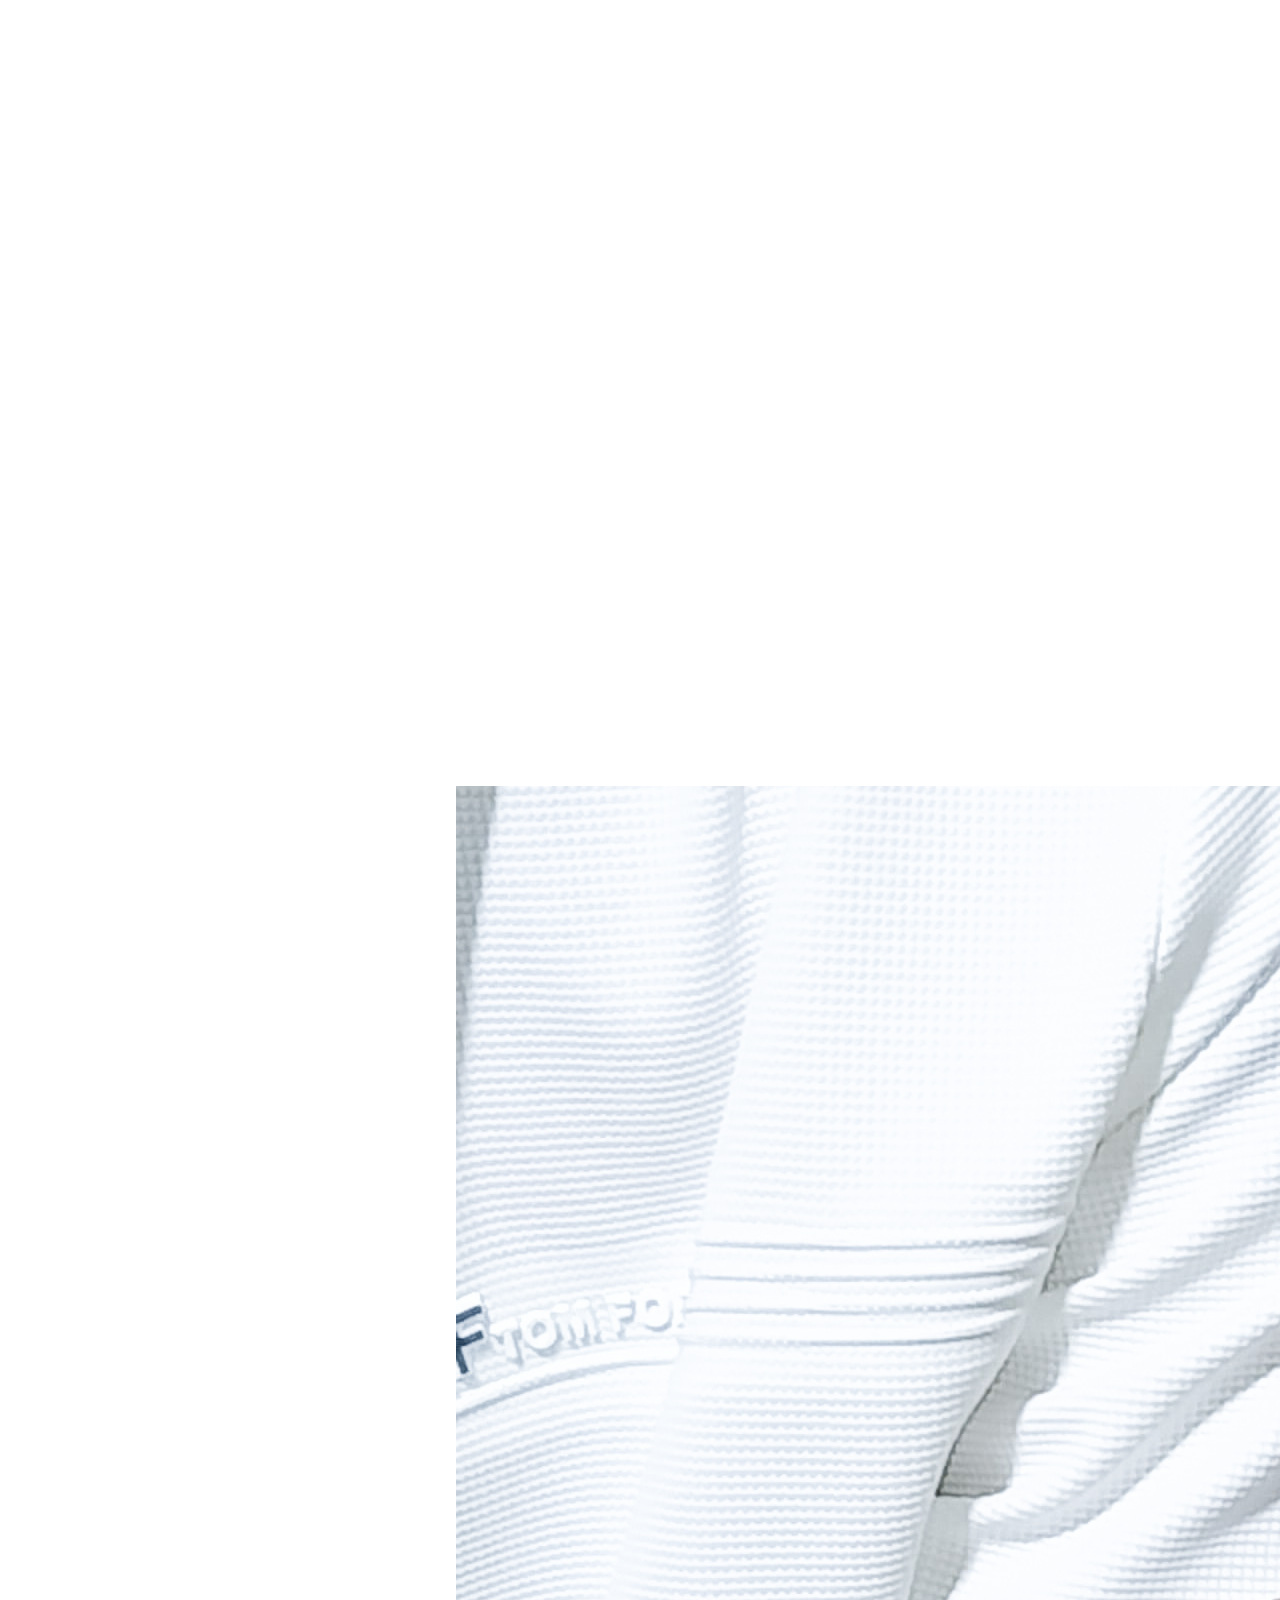
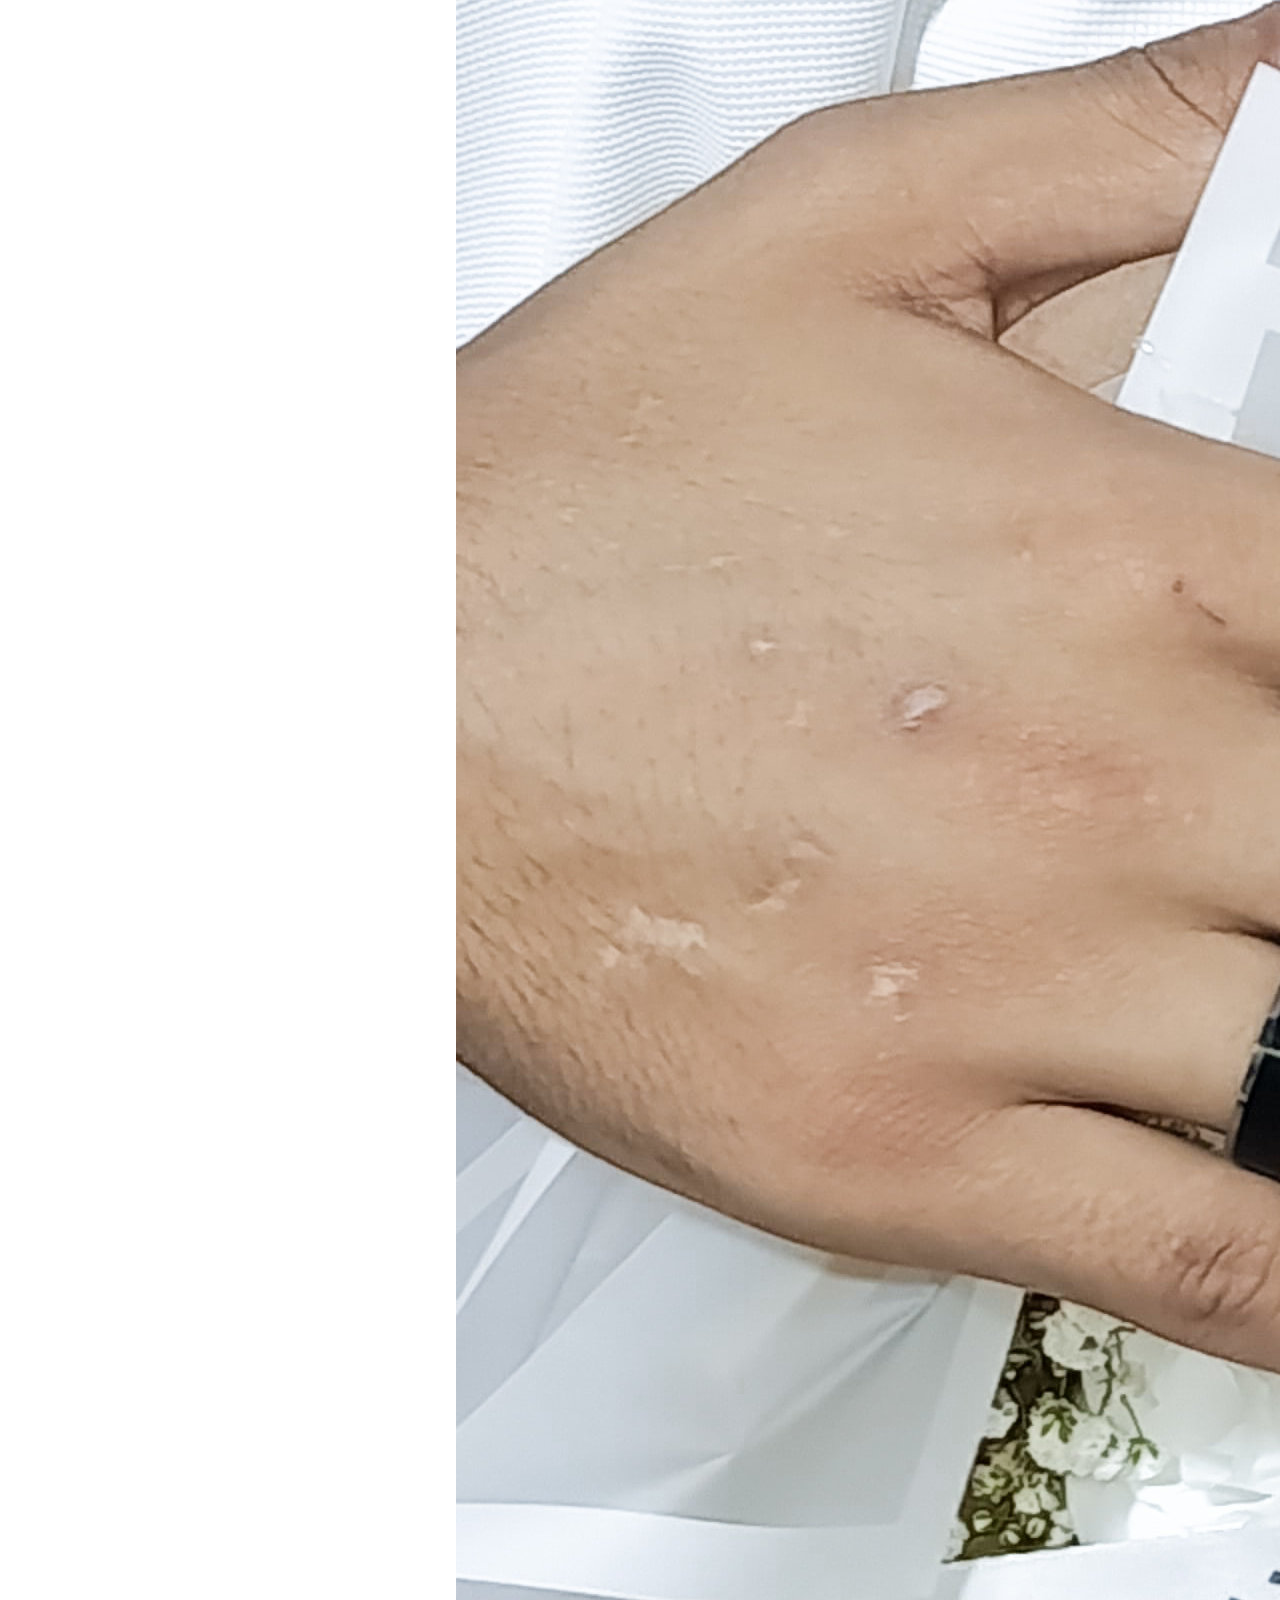
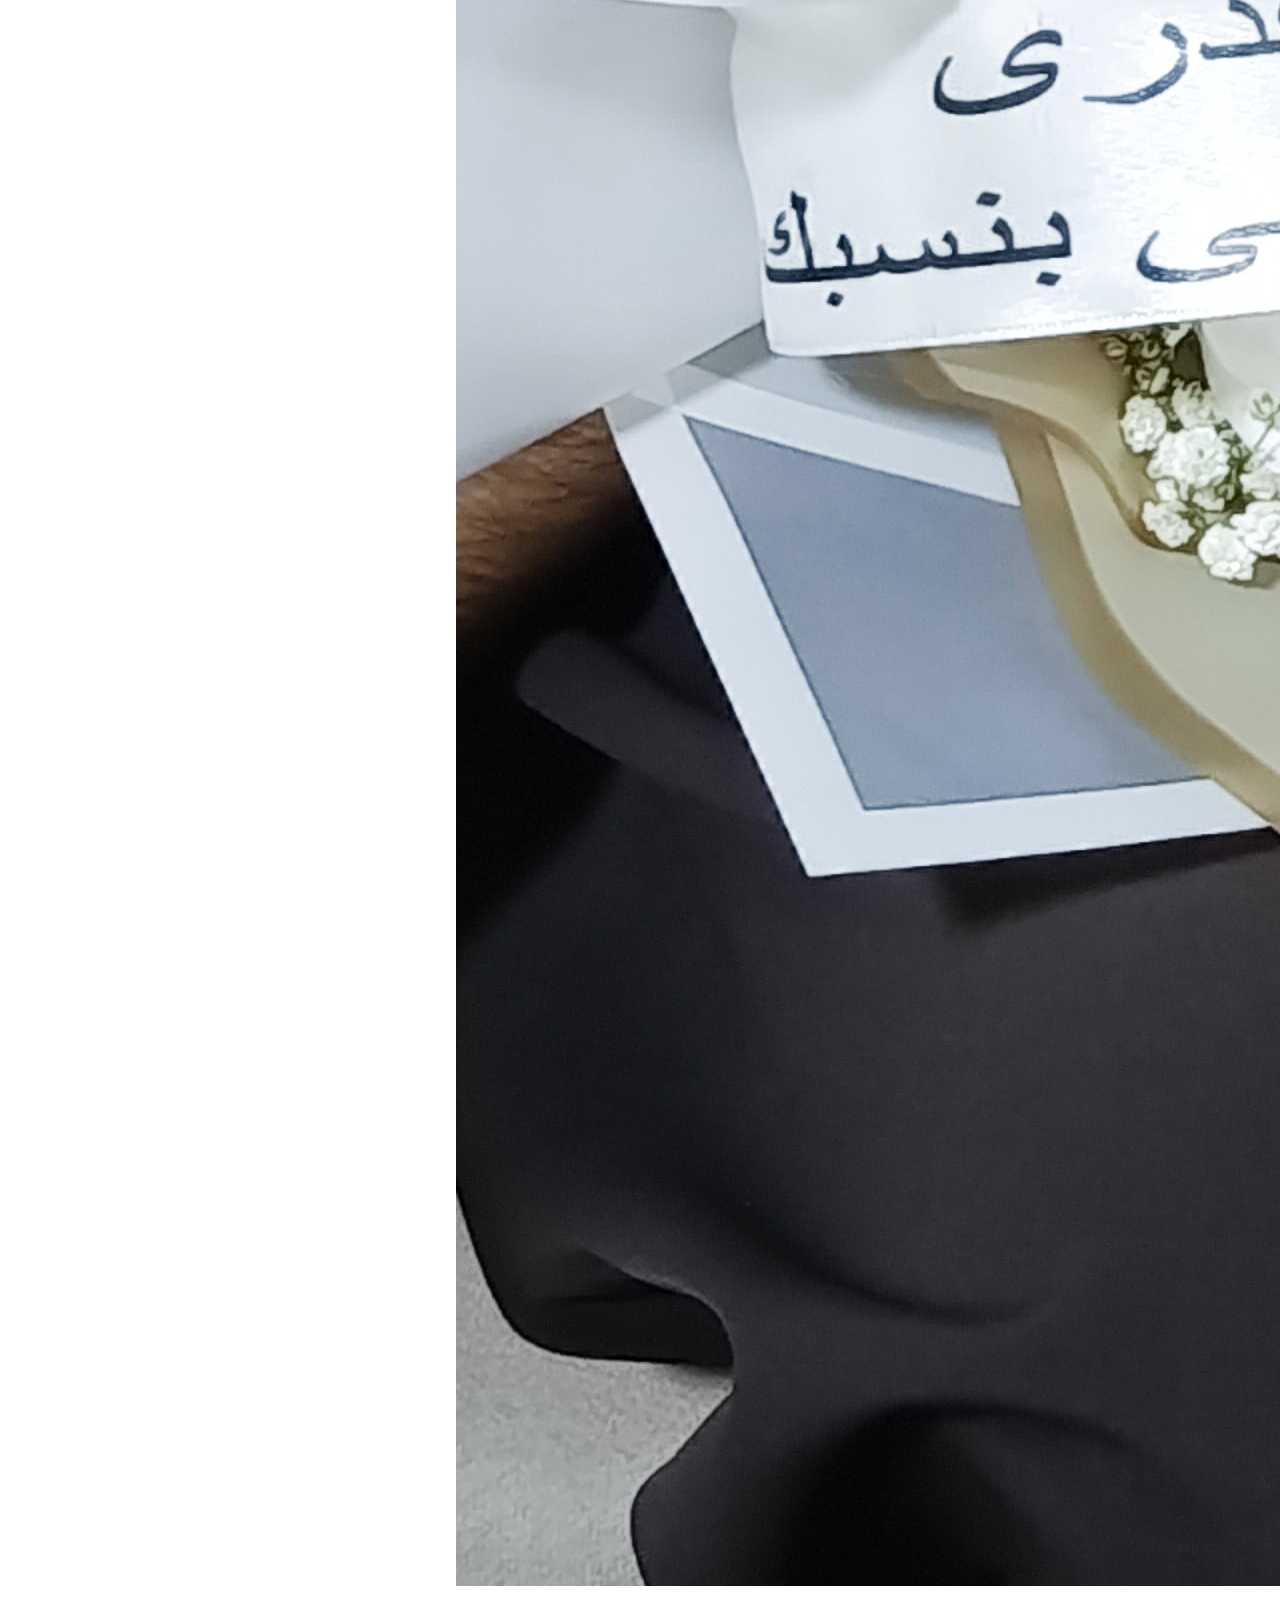
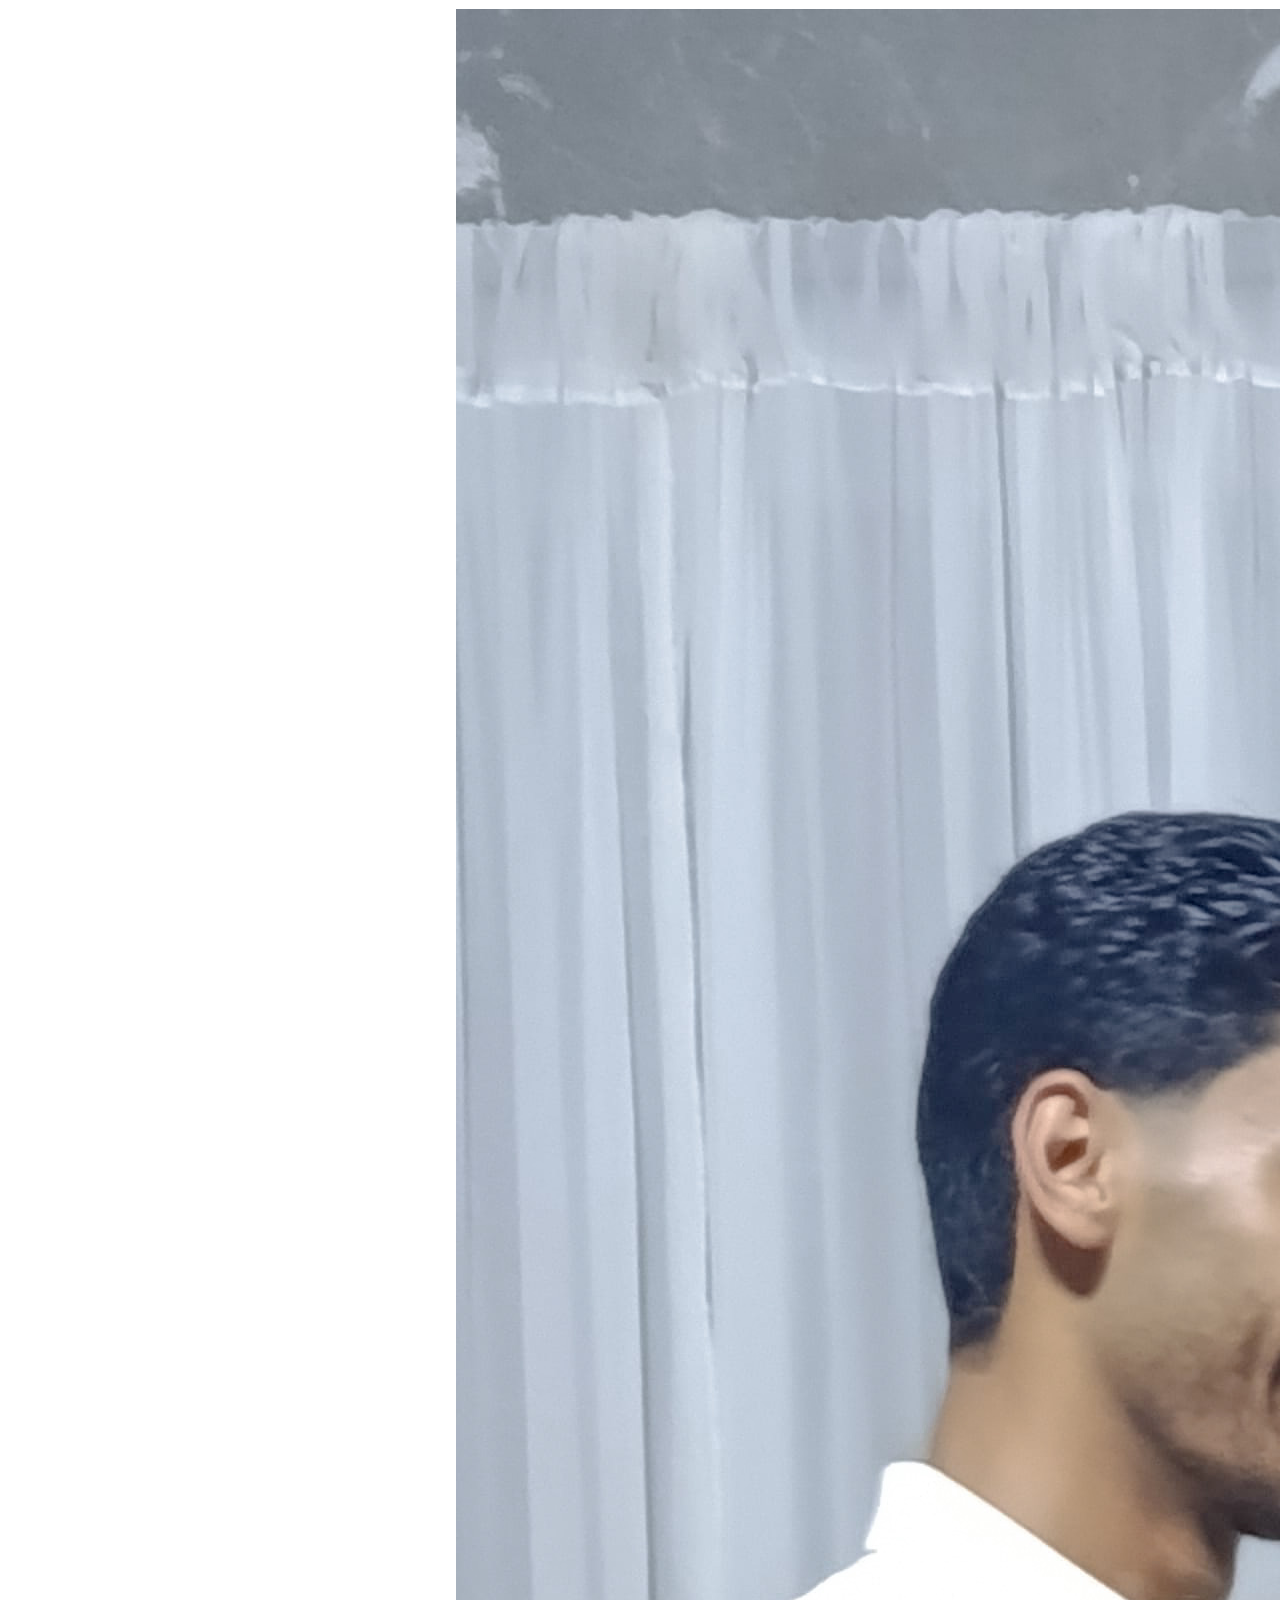
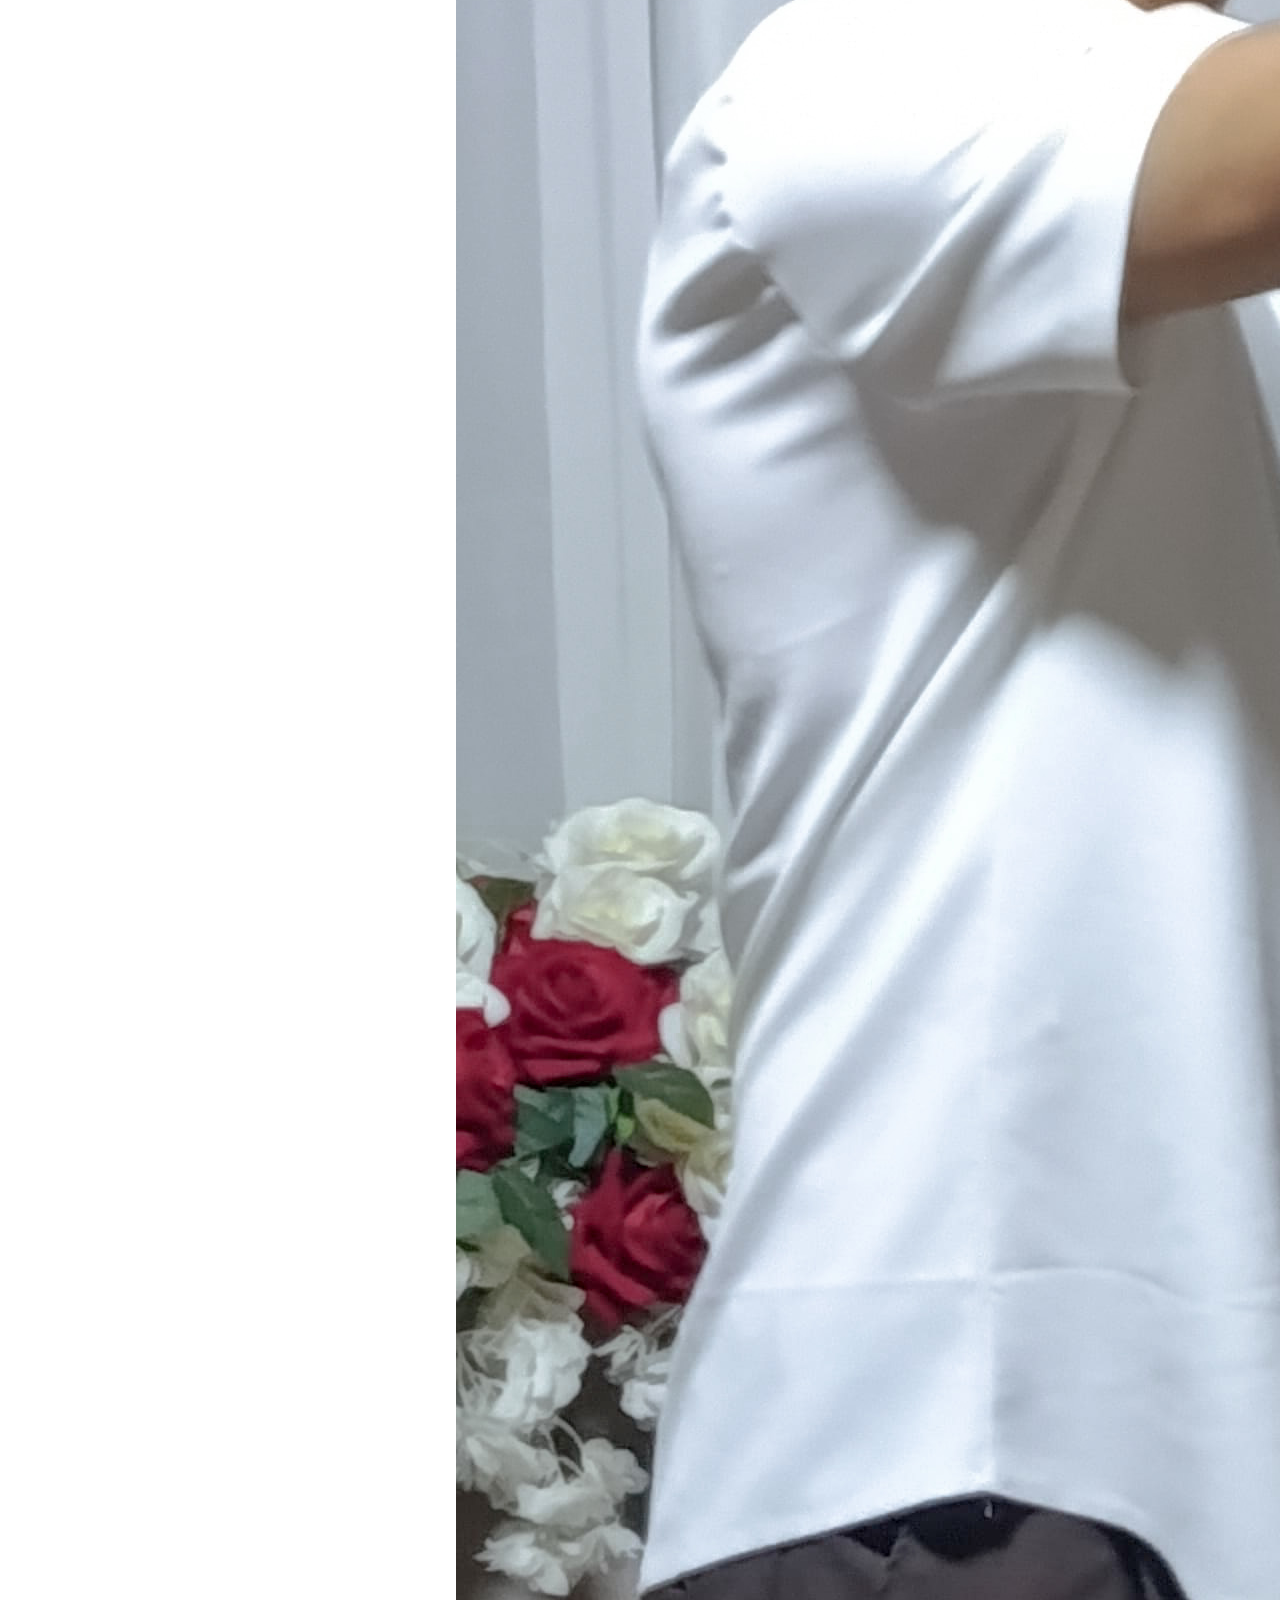
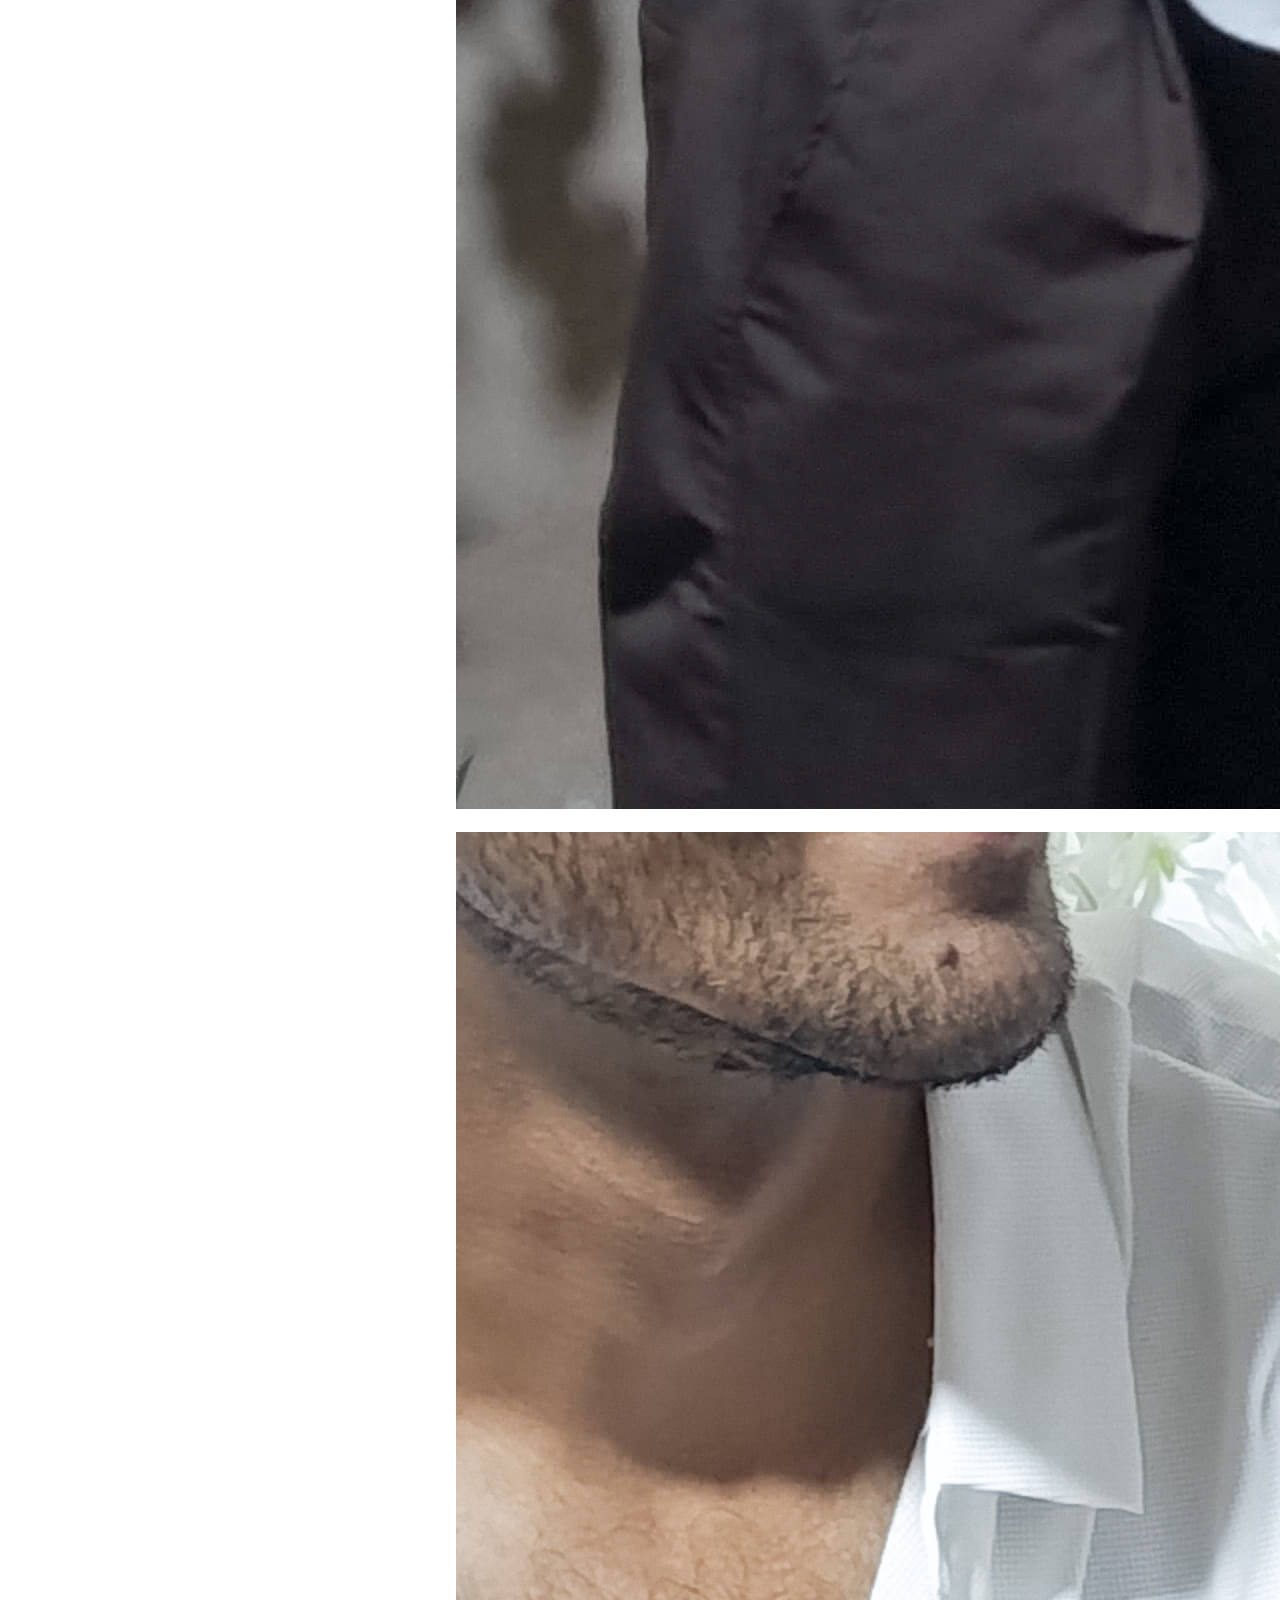
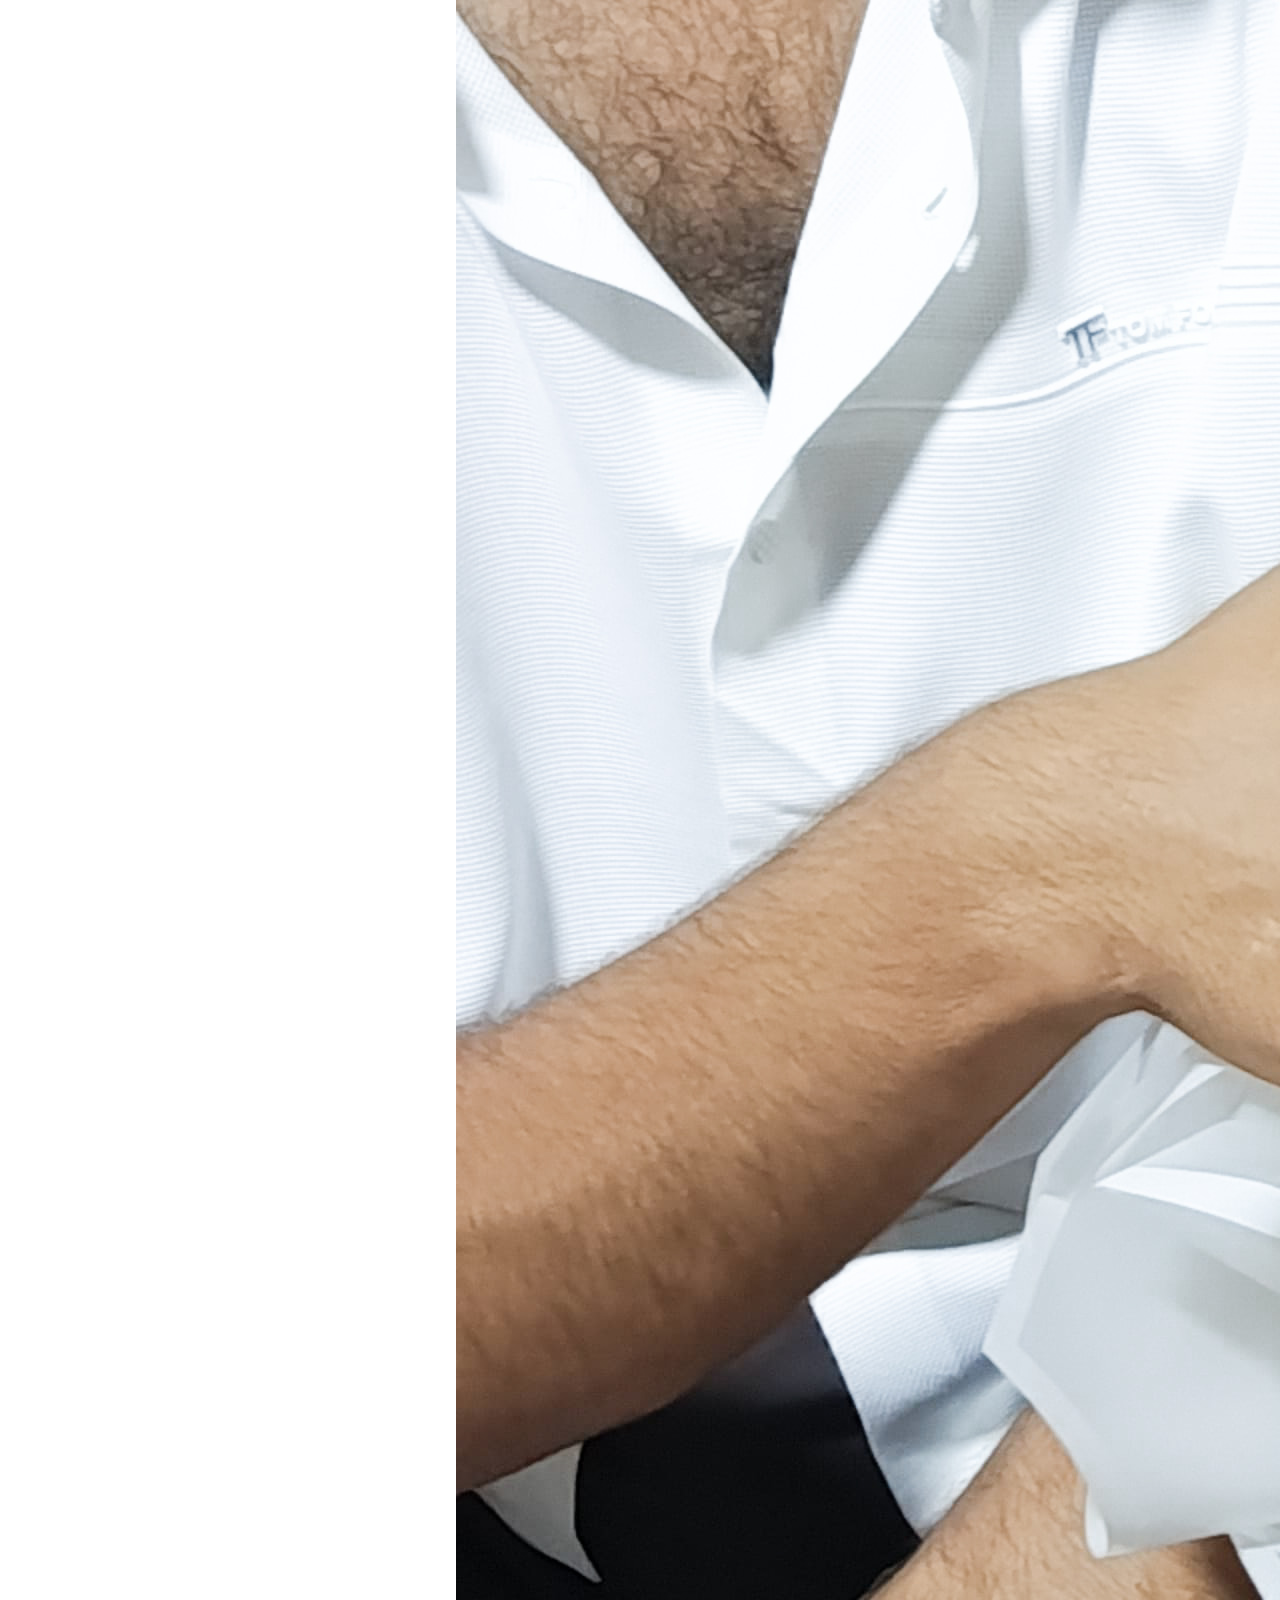
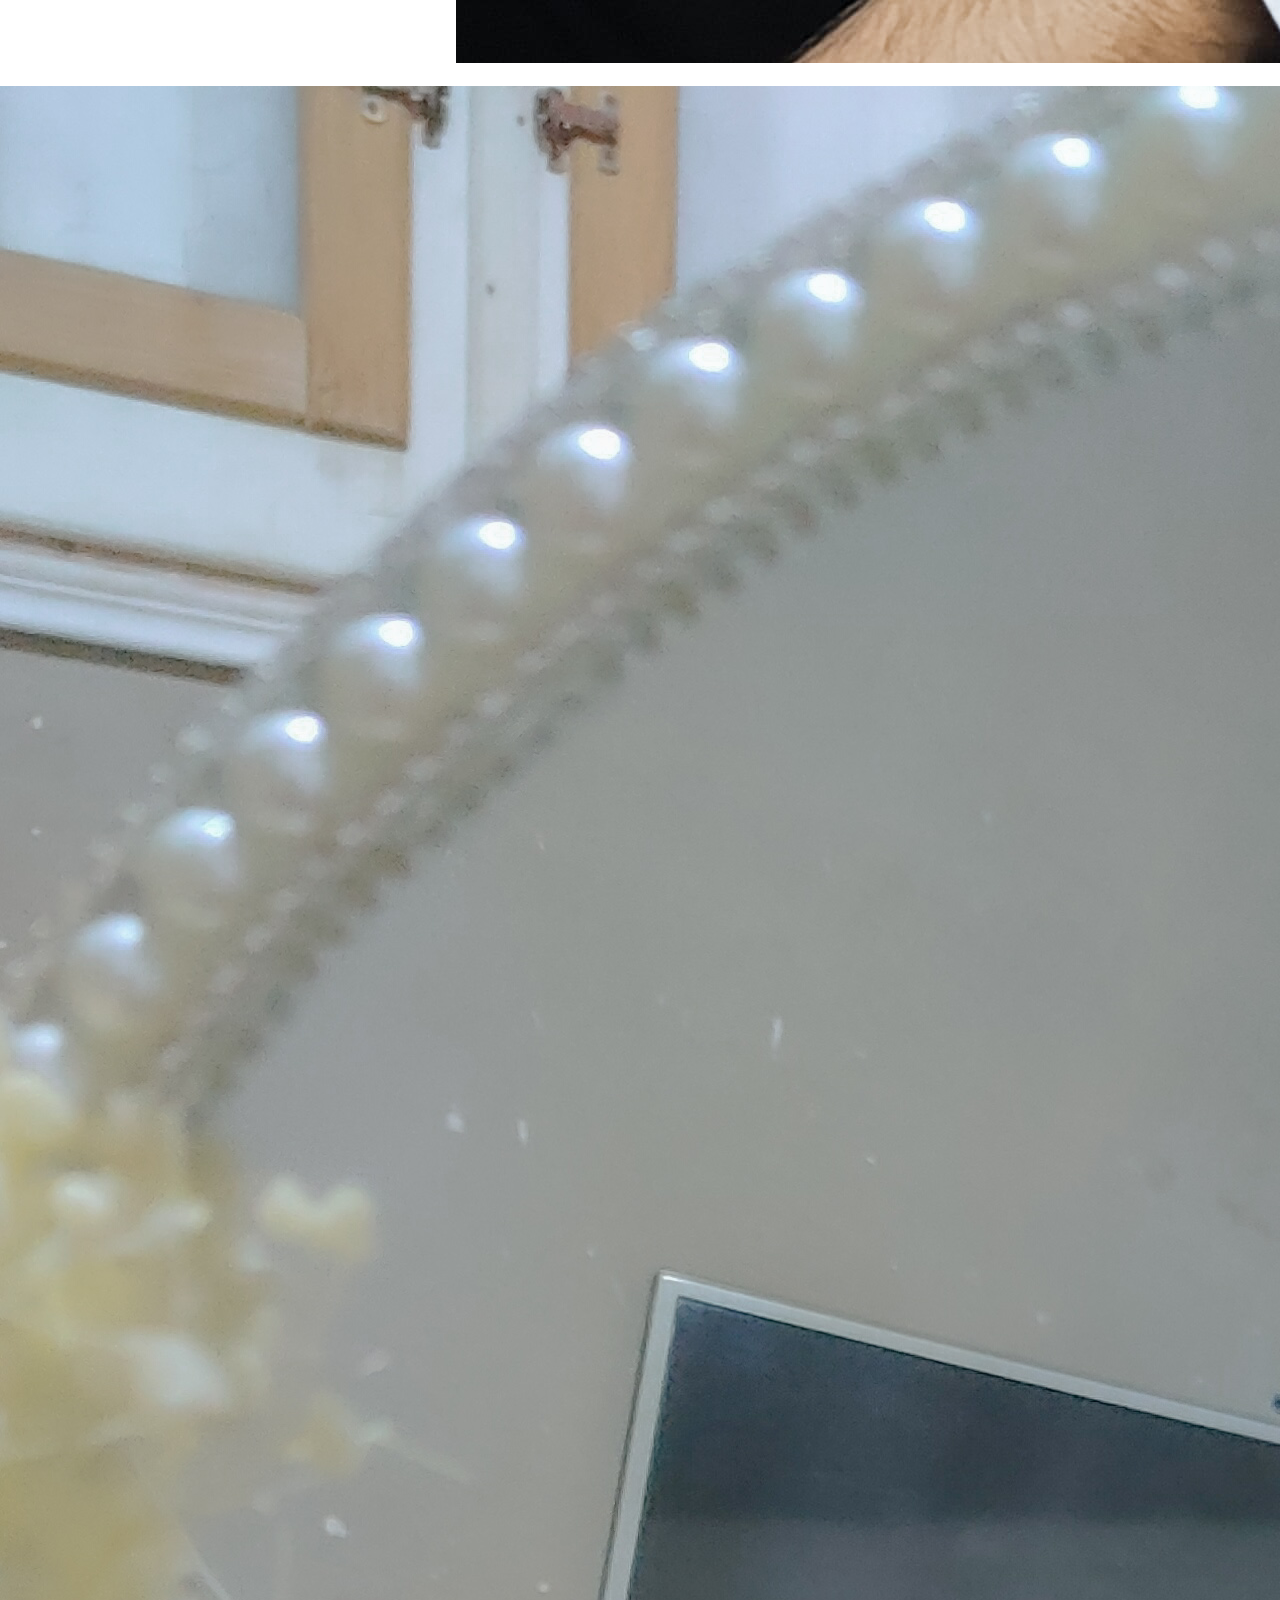
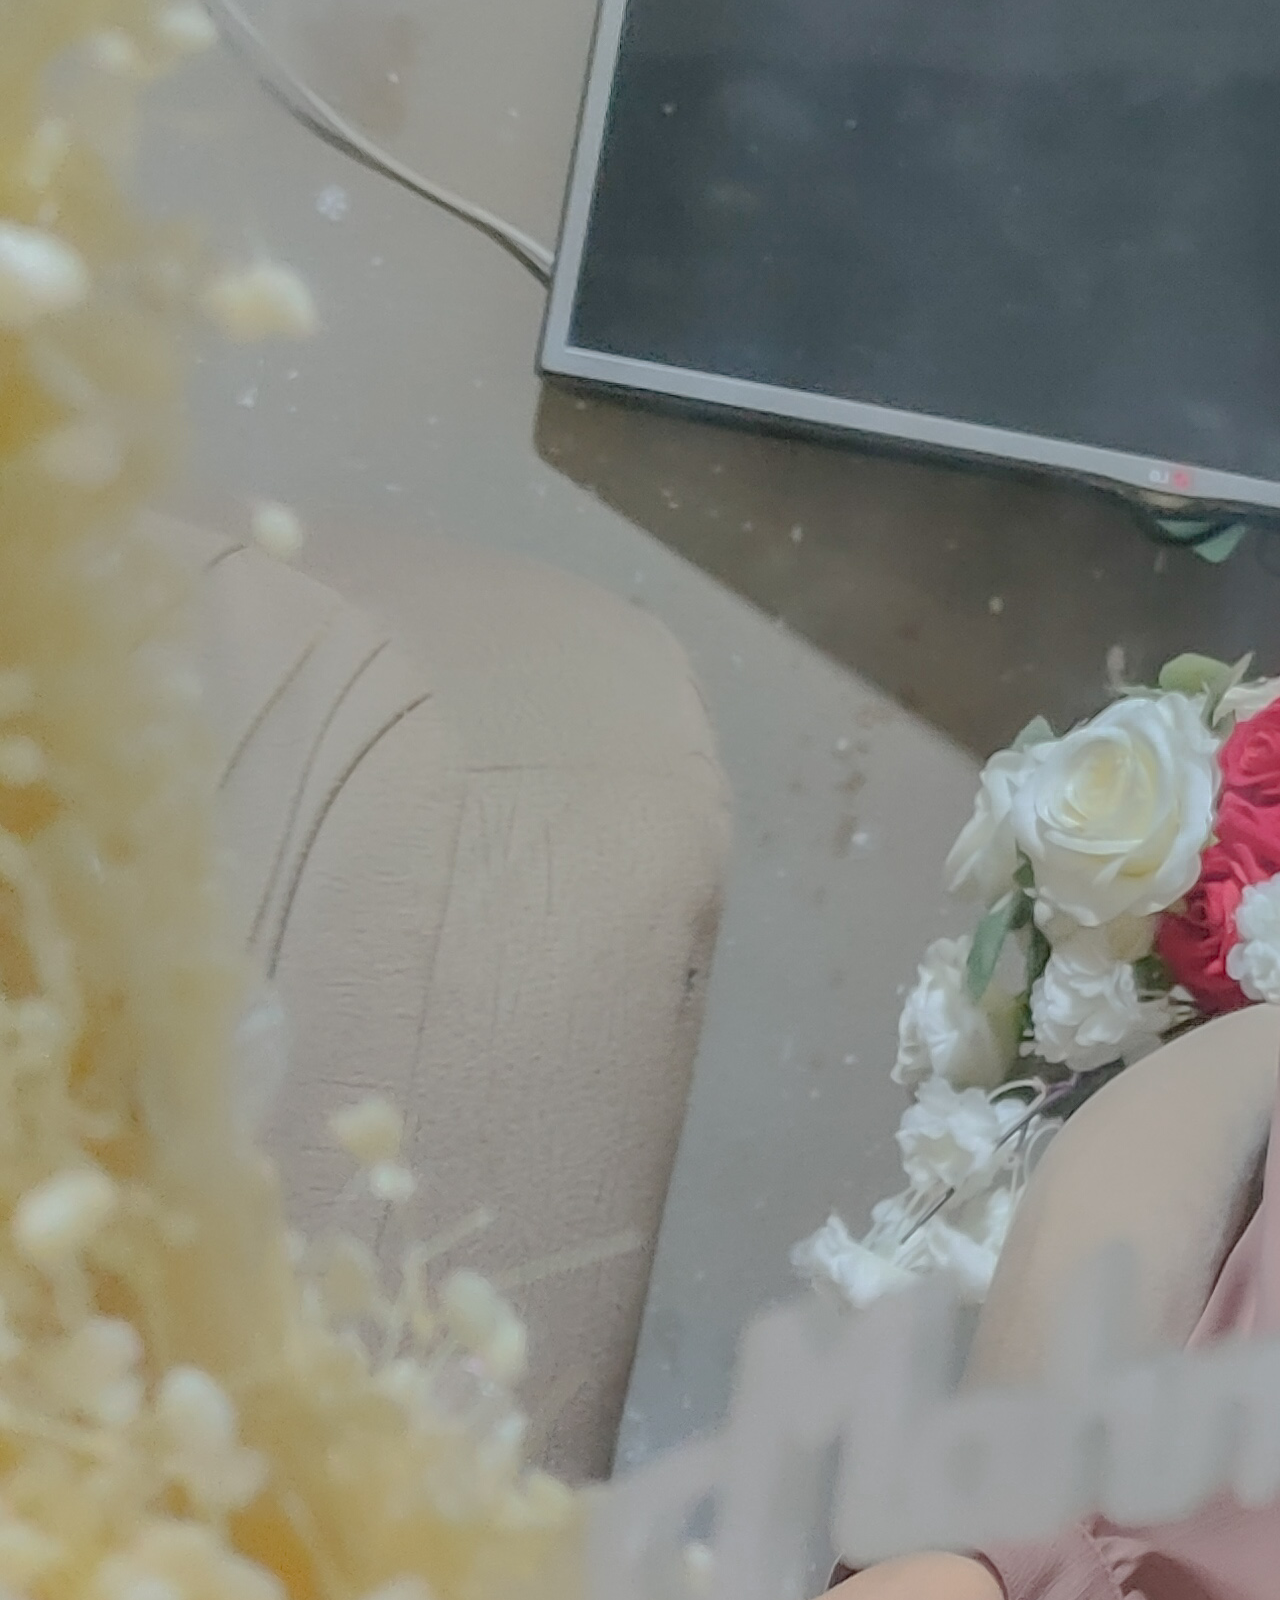
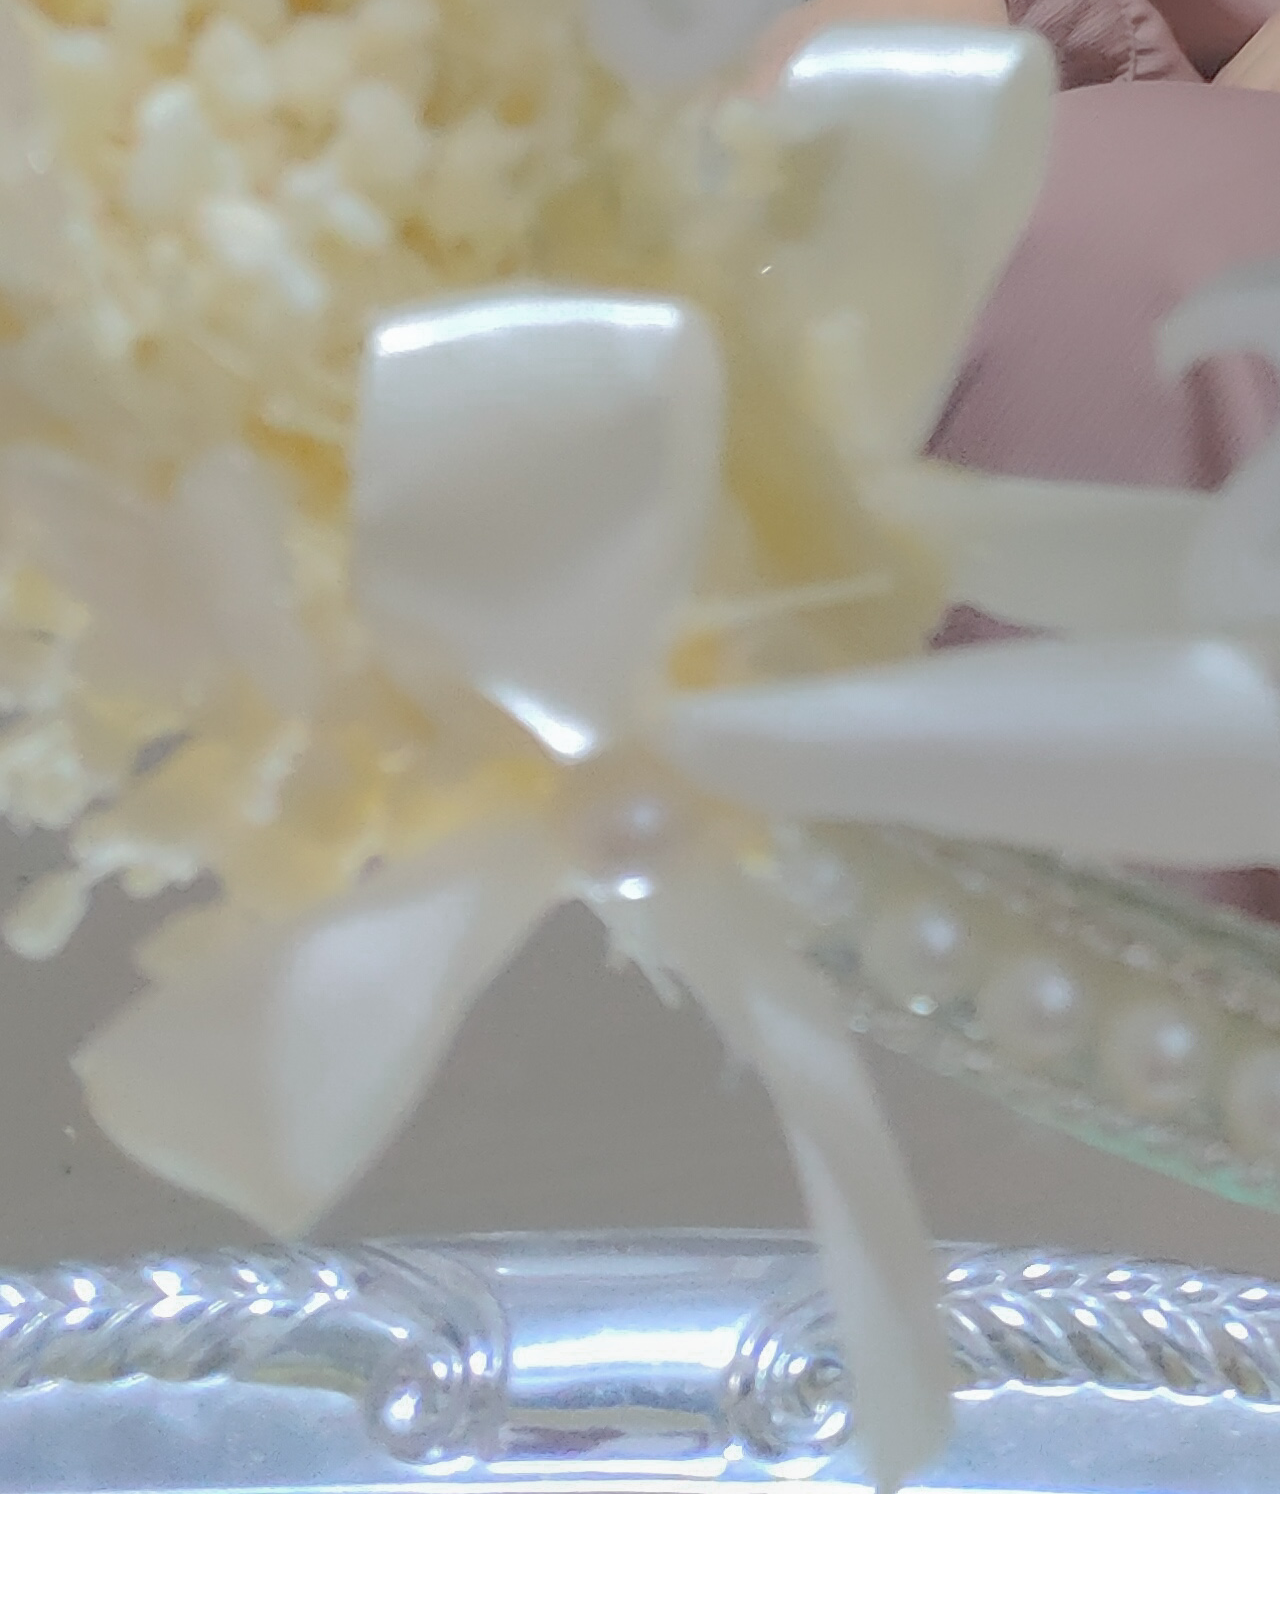
==== index.html @ 255a0ac8 "Update index.html" ====
<!doctype html>
<html lang="ar" dir="rtl">
  <head>
    <meta charset="UTF-8" />
    <meta name="viewport" content="width=device-width, initial-scale=1.0" />
    <title>❤️ سماسيمو ❤️</title>
    <!-- استيراد خطوط جوجل الجميلة والمميزة للغة العربية والإنجليزية الرومانسية -->
    <link rel="preconnect" href="https://fonts.googleapis.com">
    <link rel="preconnect" href="https://fonts.gstatic.com" crossorigin>
    <link href="https://fonts.googleapis.com/css2?family=Cairo:wght@300;400;600;700;900&family=Great+Vibes&family=Amiri:ital,wght@0,400;0,700;1,400&family=Playfair+Display:ital,wght@0,400;0,700;1,400&display=swap" rel="stylesheet">
    
    <link rel="stylesheet" href="style.css">
    <script>
      // إخفاء الصورة البديلة للصور غير المرفوعة بعد والاحتفاظ بتناغم التصميم الإبداعي
      function hidePlaceholder(imgElement) {
        const placeholder = imgElement.previousElementSibling;
        if (placeholder && placeholder.classList.contains('image-placeholder')) {
          placeholder.style.opacity = '0';
          setTimeout(() => {
            placeholder.style.display = 'none';
          }, 500);
        }
      }
    </script>
  </head>
  <body>
    <!-- مشغل الصوت المخفي للأغنية الرومانسية -->
    <audio id="romantic-song" src="song.mp3" loop style="display: none;"></audio>

    <!-- شبكة التدرجات المتحركة بالخلفية -->
    <div class="bg-gradient-mesh"></div>

    <!-- كانفاس المؤثرات الرومانسية المتساقطة -->
    <canvas id="ambient-canvas"></canvas>

    <!-- شاشة تسجيل الدخول الزجاجية الفاخرة -->
    <div class="login-container" id="login-container">
      <div class="glass-card" id="login-card">
        <div class="login-header">
          <h1>سماسيمو <span class="decorative-heart">❤️</span></h1>
          <p>أدخلي كلمة المرور السرية لفتح عالم الحب الخاص بنا ✨</p>
        </div>
        <form id="login-form" onsubmit="handleLogin(event)">
          <div class="input-group">
            <input 
              type="password" 
              id="password-input" 
              placeholder="اكتبِ كلمة المرور هنا..." 
              autocomplete="current-password"
              required
            />
          </div>
          <button type="submit" class="btn-romantic">دخول إلى قلبك 💖</button>
          <div class="error-message" id="error-message">🤭 دي مش كلمة سماسيمو 💖</div>
        </form>
      </div>
    </div>

    <!-- المحتوى الرئيسي الفاخر (يظهر بمؤثرات ناعمة بعد الدخول) -->
    <div class="main-content" id="main-content">
      <div class="romantic-hub">
        
        <!-- عنوان سماسيمو المتوهج -->
        <div class="love-title-container">
          <h1 class="love-title">❤️ سماسيمو ❤️</h1>
          <div class="love-subtitle">Our Love Story is Eternal</div>
        </div>

        <!-- عداد الحب الذي يحسب الأيام والساعات والدقائق والثواني بدقة منذ 23/06/2026 الساعة 11:14 مساءً -->
        <div class="counter-card">
          <div class="counter-card-title">عمر حبنا الجميل 💖</div>
          <div class="counter-grid">
            <div class="counter-item">
              <div class="counter-value" id="days-val">00</div>
              <div class="counter-label">يوم</div>
            </div>
            <div class="counter-item">
              <div class="counter-value" id="hours-val">00</div>
              <div class="counter-label">ساعة</div>
            </div>
            <div class="counter-item">
              <div class="counter-value" id="minutes-val">00</div>
              <div class="counter-label">دقيقة</div>
            </div>
            <div class="counter-item">
              <div class="counter-value" id="seconds-val">00</div>
              <div class="counter-label">ثانية</div>
            </div>
          </div>
        </div>

        <!-- ظرف الرسالة الرومانسي الذي يفتح بلمسة ساحرة -->
        <div class="envelope-wrapper" id="envelope" onclick="openEnvelope()">
          <div class="envelope-container">
            <div class="envelope-flap"></div>
            <div class="wax-seal"></div>
            <div class="envelope-pockets"></div>
            <div class="envelope-bottom"></div>
            <div class="letter-inside">
              <h3>سماسيمو الغالية ❤️</h3>
              <p>اضغطي لفتح الرسالة كاملة وسماع دقات قلبي...</p>
            </div>
          </div>
        </div>

        <!-- زر تشغيل الأغنية الرسمية للحب -->
        <div class="song-btn-container">
          <a href="https://youtu.be/LcOGDtgOuOM?si=R-LknJzmJjgyziPE" target="_blank" rel="noopener noreferrer" class="song-btn">
            <span>🎵 شغلي أغنيتنا ❤️</span>
          </a>
        </div>

        <!-- معرض الصور الفني -->
        <div class="gallery-container">
          <div class="gallery-header">
            <h2>معرض لحظاتنا السعيدة</h2>
          </div>
          <div class="gallery-grid">
            
            <!-- الصورة الأولى -->
            <div class="gallery-item" onclick="openLightbox('IMG-20260627-WA0205.jpg', 'ضحكتك اللي بتنور حياتي ✨')">
              <div class="image-wrapper">
                <div class="image-placeholder">❤️<span>IMG-20260627-WA0205</span></div>
                <img src="IMG-20260627-WA0205.jpg" alt="سماسيمو الحب" onerror="hidePlaceholder(this)" onload="hidePlaceholder(this)">
              </div>
              <div class="gallery-caption">ضحكتك اللي بتنور حياتي ✨</div>
            </div>

            <!-- الصورة الثانية -->
            <div class="gallery-item" onclick="openLightbox('IMG-20260627-WA0214.jpg', 'تفاصيلك الجميلة اللي بحبها 🌸')">
              <div class="image-wrapper">
                <div class="image-placeholder">❤️<span>IMG-20260627-WA0214</span></div>
                <img src="IMG-20260627-WA0214.jpg" alt="تفاصيل سماسيمو" onerror="hidePlaceholder(this)" onload="hidePlaceholder(this)">
              </div>
              <div class="gallery-caption">تفاصيلك الجميلة اللي بحبها 🌸</div>
            </div>

            <!-- الصورة الثالثة -->
            <div class="gallery-item" onclick="openLightbox('IMG-20260627-WA0233.jpg', 'معاكي كل ثانية ليها طعم تاني 💞')">
              <div class="image-wrapper">
                <div class="image-placeholder">❤️<span>IMG-20260627-WA0233</span></div>
                <img src="IMG-20260627-WA0233.jpg" alt="لحظات مع سماسيمو" onerror="hidePlaceholder(this)" onload="hidePlaceholder(this)">
              </div>
              <div class="gallery-caption">معاكي كل ثانية ليها طعم تاني 💞</div>
            </div>

            <!-- الصورة الرابعة -->
            <div class="gallery-item" onclick="openLightbox('IMG20260626231616.jpg', 'اليوم ده هيفضل محفور في قلبي 📅')">
              <div class="image-wrapper">
                <div class="image-placeholder">❤️<span>IMG20260626231616</span></div>
                <img src="IMG20260626231616.jpg" alt="توثيق اللحظة" onerror="hidePlaceholder(this)" onload="hidePlaceholder(this)">
              </div>
              <div class="gallery-caption">اليوم ده هيفضل محفور في قلبي 📅</div>
            </div>

            <!-- الصورة الخامسة -->
            <div class="gallery-item" onclick="openLightbox('IMG_20260626_233444_690.jpg', 'نظرة عيونك اللي بتنسيني الدنيا 👀❤️')">
              <div class="image-wrapper">
                <div class="image-placeholder">❤️<span>IMG_20260626_233444_690</span></div>
                <img src="IMG_20260626_233444_690.jpg" alt="نظرة العيون" onerror="hidePlaceholder(this)" onload="hidePlaceholder(this)">
              </div>
              <div class="gallery-caption">نظرة عيونك اللي بتنسيني الدنيا 👀❤️</div>
            </div>

            <!-- الصورة السادسة -->
            <div class="gallery-item" onclick="openLightbox('IMG_2931.jpg', 'روحي وقلبي وكل دنيتي 🌹')">
              <div class="image-wrapper">
                <div class="image-placeholder">❤️<span>IMG_2931</span></div>
                <img src="IMG_2931.jpg" alt="روحي وقلبي" onerror="hidePlaceholder(this)" onload="hidePlaceholder(this)">
              </div>
              <div class="gallery-caption">روحي وقلبي وكل دنيتي 🌹</div>
            </div>

          </div>
        </div>

        <!-- تذييل رقيق للموقع مع زر التحميل السحابي المريح للـ ZIP -->
        <div class="download-zip-btn-container">
          <a href="project.zip" download="smasemo-love-project.zip" class="download-zip-btn">
            <span>📦 تحميل كود الموقع كاملاً (ZIP) للرفع على GitHub Pages</span>
          </a>
        </div>
        <footer class="romantic-footer">
          <p>صنع بكل حب من أجل سماسيمو ❤️ جميع الأوقات تنبض بذكرى لقائنا.</p>
        </footer>

      </div>
    </div>

    <!-- نافذة قراءة الرسالة الشاملة -->
    <div class="letter-modal" id="letter-modal">
      <div class="letter-card">
        <button class="letter-close" onclick="closeLetter()">&times;</button>
        <div class="letter-text-body" id="letter-text-body"></div>
      </div>
    </div>

    <!-- نافذة تكبير الصور الاحترافية (Lightbox) -->
    <div class="lightbox-modal" id="lightbox-modal">
      <div class="lightbox-wrapper">
        <button class="lightbox-close" onclick="closeLightbox()">&times;</button>
        <img class="lightbox-image" id="lightbox-image" src="" alt="تكبير الصورة">
        <div class="lightbox-caption" id="lightbox-caption"></div>
      </div>
    </div>

    <!-- سكريبت الجافاسكريبت التفاعلي الرومانسي الكامل والجاهز للتشغيل المباشر -->
    <script src="script.js" defer></script>
  </body>
  </html>
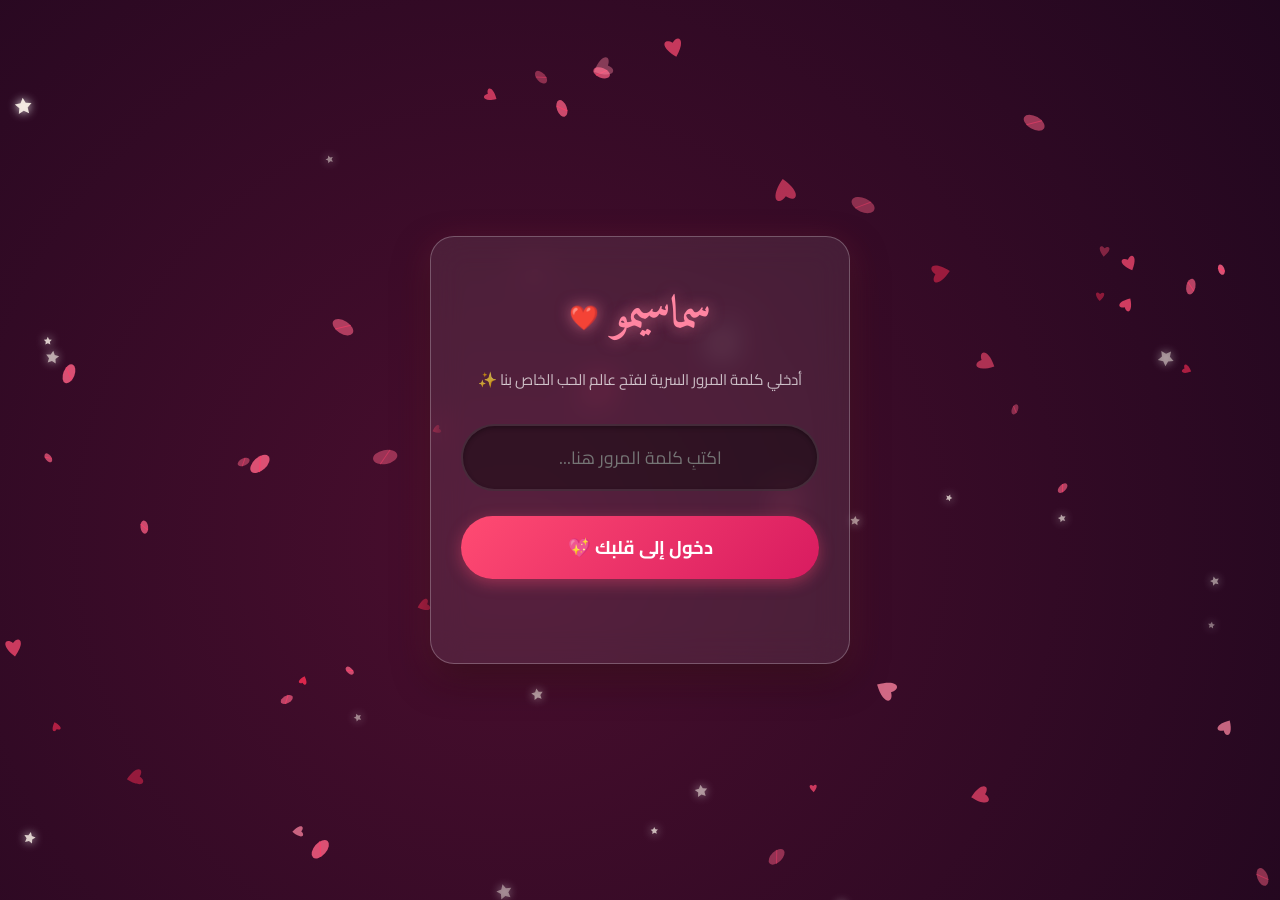
==== commit 469d5828: "Update index.html" ====
--- a/index.html
+++ b/index.html
@@ -123,7 +123,7 @@
                 <div class="image-placeholder">❤️<span>IMG-20260627-WA0205</span></div>
                 <img src="IMG-20260627-WA0205.jpg" alt="سماسيمو الحب" onerror="hidePlaceholder(this)" onload="hidePlaceholder(this)">
               </div>
-              <div class="gallery-caption">ضحكتك اللي بتنور حياتي ✨</div>
+              <div class="gallery-caption">شايفه ايدك منوره ازاي ✨</div>
             </div>
 
             <!-- الصورة الثانية -->
@@ -132,7 +132,7 @@
                 <div class="image-placeholder">❤️<span>IMG-20260627-WA0214</span></div>
                 <img src="IMG-20260627-WA0214.jpg" alt="تفاصيل سماسيمو" onerror="hidePlaceholder(this)" onload="hidePlaceholder(this)">
               </div>
-              <div class="gallery-caption">تفاصيلك الجميلة اللي بحبها 🌸</div>
+              <div class="gallery-caption">سماسيمو الجميلة اللي بحبها 🌸</div>
             </div>
 
             <!-- الصورة الثالثة -->
--- a/style.css
+++ b/style.css
@@ -0,0 +1,918 @@
+/* تهيئة عامة للموقع وتثبيت الألوان الفريدة */
+:root {
+  --pink-primary: #ff4b72;
+  --pink-soft: #ff85a1;
+  --pink-dark: #d81b60;
+  --glass-bg: rgba(255, 255, 255, 0.12);
+  --glass-border: rgba(255, 255, 255, 0.25);
+  --text-white: #ffffff;
+  --shadow-glow: 0 8px 32px 0 rgba(255, 75, 114, 0.25);
+}
+
+* {
+  box-sizing: border-box;
+  margin: 0;
+  padding: 0;
+  font-family: 'Cairo', sans-serif;
+  -webkit-tap-highlight-color: transparent;
+}
+
+body {
+  background: #0f0511; /* خلفية داكنة غنية تبرز توهج اللون الوردي والبنفسجي */
+  overflow-x: hidden;
+  color: var(--text-white);
+  min-height: 100vh;
+  position: relative;
+}
+
+/* خلفية متحركة متغيرة الألوان بنعومة فائقة */
+.bg-gradient-mesh {
+  position: fixed;
+  top: 0;
+  left: 0;
+  width: 100%;
+  height: 100%;
+  z-index: -2;
+  background: radial-gradient(circle at 20% 30%, #4a0e2e 0%, #15051a 50%, #08010d 100%);
+  background-size: 200% 200%;
+  animation: gradientAnimation 15s ease infinite;
+}
+
+@keyframes gradientAnimation {
+  0% { background-position: 0% 50%; }
+  50% { background-position: 100% 50%; }
+  100% { background-position: 0% 50%; }
+}
+
+/* كانفاس المؤثرات المتساقطة (قلوب، ورود، نجوم) لتجربة بصرية فائقة الدقة */
+#ambient-canvas {
+  position: fixed;
+  top: 0;
+  left: 0;
+  width: 100%;
+  height: 100%;
+  z-index: -1;
+  pointer-events: none;
+}
+
+/* نافذة تسجيل الدخول */
+.login-container {
+  display: flex;
+  justify-content: center;
+  align-items: center;
+  min-height: 100vh;
+  width: 100%;
+  padding: 20px;
+  position: absolute;
+  top: 0;
+  left: 0;
+  z-index: 100;
+  transition: opacity 1s cubic-bezier(0.4, 0, 0.2, 1), transform 1s cubic-bezier(0.4, 0, 0.2, 1);
+}
+
+/* بطاقة الزجاج المضيئة (Glassmorphism) */
+.glass-card {
+  background: rgba(255, 255, 255, 0.08);
+  backdrop-filter: blur(16px);
+  -webkit-backdrop-filter: blur(16px);
+  border: 1px solid var(--glass-border);
+  border-radius: 24px;
+  padding: 40px 30px;
+  width: 100%;
+  max-width: 420px;
+  text-align: center;
+  box-shadow: 0 15px 35px rgba(0, 0, 0, 0.5), var(--shadow-glow);
+  transform: translateY(0);
+  transition: transform 0.4s ease, box-shadow 0.4s ease;
+}
+
+.glass-card:hover {
+  border-color: rgba(255, 75, 114, 0.5);
+  box-shadow: 0 20px 40px rgba(0, 0, 0, 0.6), 0 8px 40px rgba(255, 75, 114, 0.4);
+}
+
+/* عنوان صفحة تسجيل الدخول */
+.login-header h1 {
+  font-family: 'Amiri', serif;
+  font-size: 2.8rem;
+  color: var(--pink-soft);
+  margin-bottom: 10px;
+  text-shadow: 0 0 15px rgba(255, 133, 161, 0.6);
+  animation: pulseHeart 2s infinite ease-in-out;
+}
+
+.login-header p {
+  font-size: 0.95rem;
+  color: rgba(255, 255, 255, 0.7);
+  margin-bottom: 30px;
+}
+
+/* شكل الإدخال الأنيق مع التوهج */
+.input-group {
+  position: relative;
+  margin-bottom: 25px;
+}
+
+.input-group input {
+  width: 100%;
+  padding: 15px 20px;
+  background: rgba(0, 0, 0, 0.4);
+  border: 2px solid rgba(255, 255, 255, 0.1);
+  border-radius: 50px;
+  outline: none;
+  color: #fff;
+  font-size: 1.1rem;
+  text-align: center;
+  transition: all 0.3s ease;
+  box-shadow: inset 0 2px 5px rgba(0,0,0,0.3);
+}
+
+.input-group input:focus {
+  border-color: var(--pink-primary);
+  box-shadow: 0 0 15px rgba(255, 75, 114, 0.4), inset 0 2px 5px rgba(0,0,0,0.3);
+  background: rgba(0, 0, 0, 0.5);
+}
+
+/* الأزرار الوردية الفاتنة */
+.btn-romantic {
+  display: inline-block;
+  width: 100%;
+  padding: 14px 28px;
+  background: linear-gradient(135deg, var(--pink-primary) 0%, var(--pink-dark) 100%);
+  color: #fff;
+  border: none;
+  border-radius: 50px;
+  font-size: 1.15rem;
+  font-weight: 700;
+  cursor: pointer;
+  transition: all 0.4s ease;
+  box-shadow: 0 4px 15px rgba(255, 75, 114, 0.4);
+  position: relative;
+  overflow: hidden;
+}
+
+.btn-romantic::before {
+  content: '';
+  position: absolute;
+  top: 0;
+  left: -100%;
+  width: 100%;
+  height: 100%;
+  background: linear-gradient(90deg, transparent, rgba(255, 255, 255, 0.3), transparent);
+  transition: 0.5s;
+}
+
+.btn-romantic:hover::before {
+  left: 100%;
+}
+
+.btn-romantic:hover {
+  transform: translateY(-3px);
+  box-shadow: 0 6px 20px rgba(255, 75, 114, 0.6);
+}
+
+.btn-romantic:active {
+  transform: translateY(1px);
+}
+
+/* رسالة الخطأ الأنيقة المرفقة بالاهتزاز */
+.error-message {
+  color: #ff4b72;
+  font-size: 0.95rem;
+  font-weight: 600;
+  margin-top: 15px;
+  opacity: 0;
+  transition: opacity 0.3s ease;
+  text-shadow: 0 0 8px rgba(255, 75, 114, 0.3);
+}
+
+.error-shake {
+  animation: shakeAnimation 0.5s ease-in-out;
+}
+
+@keyframes shakeAnimation {
+  0%, 100% { transform: translateX(0); }
+  10%, 30%, 50%, 70%, 90% { transform: translateX(-8px); }
+  20%, 40%, 60%, 80% { transform: translateX(8px); }
+}
+
+/* محتويات الموقع الرئيسي (مخفي قبل تسجيل الدخول) */
+.main-content {
+  display: none;
+  opacity: 0;
+  width: 100%;
+  min-height: 100vh;
+  padding: 40px 20px;
+  transition: opacity 1.5s ease, transform 1.5s ease;
+  transform: scale(0.95);
+  z-index: 10;
+  position: relative;
+}
+
+.main-content.active {
+  display: block;
+  opacity: 1;
+  transform: scale(1);
+}
+
+/* تنظيم الصفحة في كارت مركزي فخم وعريض */
+.romantic-hub {
+  max-width: 900px;
+  margin: 0 auto;
+  display: flex;
+  flex-direction: column;
+  gap: 40px;
+  align-items: center;
+}
+
+/* عنوان الحب الضخم والمتوهج */
+.love-title-container {
+  text-align: center;
+  margin-bottom: 10px;
+}
+
+.love-title {
+  font-family: 'Cairo', sans-serif;
+  font-weight: 900;
+  font-size: 4rem;
+  color: #fff;
+  text-shadow: 0 0 10px rgba(255, 75, 114, 0.5), 
+               0 0 20px rgba(255, 75, 114, 0.4), 
+               0 0 30px rgba(255, 75, 114, 0.3);
+  letter-spacing: 2px;
+  animation: heartbeat 2.5s infinite alternate ease-in-out;
+}
+
+@keyframes heartbeat {
+  0% { transform: scale(1); }
+  100% { transform: scale(1.05); }
+}
+
+.love-subtitle {
+  font-family: 'Great Vibes', cursive;
+  font-size: 2.2rem;
+  color: var(--pink-soft);
+  text-shadow: 0 0 8px rgba(255, 133, 161, 0.5);
+  margin-top: -10px;
+}
+
+/* عداد الحب الزجاجي الفاخر */
+.counter-card {
+  width: 100%;
+  background: rgba(255, 255, 255, 0.05);
+  backdrop-filter: blur(20px);
+  -webkit-backdrop-filter: blur(20px);
+  border: 1px solid var(--glass-border);
+  border-radius: 30px;
+  padding: 30px;
+  box-shadow: var(--shadow-glow), 0 10px 30px rgba(0,0,0,0.4);
+  text-align: center;
+}
+
+.counter-card-title {
+  font-size: 1.4rem;
+  font-weight: 700;
+  color: var(--pink-soft);
+  margin-bottom: 25px;
+  letter-spacing: 1px;
+  position: relative;
+  display: inline-block;
+}
+
+.counter-card-title::after {
+  content: '';
+  position: absolute;
+  bottom: -6px;
+  left: 50%;
+  transform: translateX(-50%);
+  width: 80px;
+  height: 2px;
+  background: var(--pink-primary);
+  box-shadow: 0 0 8px var(--pink-primary);
+}
+
+.counter-grid {
+  display: grid;
+  grid-template-columns: repeat(4, 1fr);
+  gap: 15px;
+}
+
+.counter-item {
+  background: rgba(0, 0, 0, 0.3);
+  border: 1px solid rgba(255, 255, 255, 0.1);
+  border-radius: 20px;
+  padding: 20px 10px;
+  transition: all 0.3s ease;
+}
+
+.counter-item:hover {
+  border-color: var(--pink-soft);
+  transform: translateY(-5px);
+  box-shadow: 0 5px 15px rgba(255, 75, 114, 0.2);
+}
+
+.counter-value {
+  font-size: 2.5rem;
+  font-weight: 800;
+  font-family: 'Playfair Display', serif;
+  color: #fff;
+  text-shadow: 0 0 10px rgba(255, 255, 255, 0.4);
+  line-height: 1;
+  margin-bottom: 5px;
+}
+
+.counter-label {
+  font-size: 0.9rem;
+  font-weight: 600;
+  color: rgba(255, 255, 255, 0.7);
+}
+
+/* ظرف الرسالة السحري */
+.envelope-wrapper {
+  position: relative;
+  cursor: pointer;
+  perspective: 1000px;
+  width: 300px;
+  height: 200px;
+  margin: 40px auto;
+  transition: transform 0.3s ease;
+}
+
+.envelope-wrapper:hover {
+  transform: scale(1.05) translateY(-5px);
+}
+
+.envelope-container {
+  position: relative;
+  width: 100%;
+  height: 100%;
+  background-color: #ff527b;
+  border-radius: 0 0 12px 12px;
+  box-shadow: 0 10px 30px rgba(0, 0, 0, 0.5), 0 0 15px rgba(255, 75, 114, 0.3);
+  transform-style: preserve-3d;
+  transition: transform 0.5s ease;
+}
+
+/* الغطاء العلوي للظرف */
+.envelope-flap {
+  position: absolute;
+  top: 0;
+  left: 0;
+  width: 0;
+  height: 0;
+  border-left: 150px solid transparent;
+  border-right: 150px solid transparent;
+  border-top: 110px solid #ff7a99;
+  transform-origin: top;
+  z-index: 3;
+  transition: transform 0.6s ease-in-out, border-top-color 0.6s;
+}
+
+/* أطراف الظرف الأمامية */
+.envelope-pockets {
+  position: absolute;
+  bottom: 0;
+  left: 0;
+  width: 100%;
+  height: 100%;
+  background: transparent;
+  z-index: 2;
+  overflow: hidden;
+  border-radius: 0 0 12px 12px;
+}
+
+.envelope-pockets::before {
+  content: '';
+  position: absolute;
+  bottom: 0;
+  left: 0;
+  width: 0;
+  height: 0;
+  border-left: 150px solid #ff305c;
+  border-right: 150px solid transparent;
+  border-top: 200px solid transparent;
+}
+
+.envelope-pockets::after {
+  content: '';
+  position: absolute;
+  bottom: 0;
+  right: 0;
+  width: 0;
+  height: 0;
+  border-right: 150px solid #ff305c;
+  border-left: 150px solid transparent;
+  border-top: 200px solid transparent;
+}
+
+.envelope-bottom {
+  position: absolute;
+  bottom: 0;
+  left: 0;
+  width: 0;
+  height: 0;
+  border-left: 150px solid transparent;
+  border-right: 150px solid transparent;
+  border-bottom: 110px solid #ff3d6a;
+  z-index: 2;
+}
+
+/* قلب الشمع الختمي الفخم */
+.wax-seal {
+  position: absolute;
+  top: 90px;
+  left: 50%;
+  transform: translate(-50%, -50%) scale(1);
+  width: 50px;
+  height: 50px;
+  background: radial-gradient(circle, #ff1744 0%, #b71c1c 100%);
+  border-radius: 50%;
+  z-index: 4;
+  display: flex;
+  justify-content: center;
+  align-items: center;
+  box-shadow: 0 4px 10px rgba(0,0,0,0.3);
+  transition: transform 0.5s cubic-bezier(0.175, 0.885, 0.32, 1.275);
+}
+
+.wax-seal::after {
+  content: '❤️';
+  font-size: 1.4rem;
+  display: block;
+}
+
+/* الورقة المخفية بداخل الظرف */
+.letter-inside {
+  position: absolute;
+  bottom: 10px;
+  left: 15px;
+  width: 270px;
+  height: 170px;
+  background: #fff;
+  border-radius: 8px;
+  padding: 20px;
+  box-shadow: 0 2px 10px rgba(0,0,0,0.2);
+  z-index: 1;
+  transition: transform 0.6s ease-in-out, opacity 0.4s ease-in-out;
+  color: #333;
+  overflow: hidden;
+  text-align: center;
+}
+
+.letter-inside h3 {
+  font-family: 'Amiri', serif;
+  color: var(--pink-dark);
+  margin-bottom: 5px;
+  font-size: 1.1rem;
+}
+
+.letter-inside p {
+  font-size: 0.8rem;
+  line-height: 1.5;
+  color: #555;
+}
+
+/* حالة فتح الظرف السحري */
+.envelope-wrapper.open .envelope-flap {
+  transform: rotateX(180deg);
+  z-index: 0;
+  border-top-color: #ff6085;
+}
+
+.envelope-wrapper.open .letter-inside {
+  transform: translateY(-110px);
+  z-index: 5;
+  box-shadow: 0 15px 30px rgba(0, 0, 0, 0.3);
+}
+
+.envelope-wrapper.open .wax-seal {
+  transform: translate(-50%, -50%) scale(0) rotate(360deg);
+  opacity: 0;
+}
+
+/* نافذة عرض الرسالة الضخمة التفاعلية */
+.letter-modal {
+  display: flex;
+  position: fixed;
+  top: 0;
+  left: 0;
+  width: 100%;
+  height: 100%;
+  background: rgba(10, 2, 15, 0.85);
+  backdrop-filter: blur(15px);
+  -webkit-backdrop-filter: blur(15px);
+  z-index: 200;
+  justify-content: center;
+  align-items: center;
+  opacity: 0;
+  pointer-events: none;
+  transition: opacity 0.6s cubic-bezier(0.4, 0, 0.2, 1);
+  padding: 20px;
+}
+
+.letter-modal.active {
+  opacity: 1;
+  pointer-events: auto;
+}
+
+.letter-card {
+  background: radial-gradient(circle at top right, #fffdfa 0%, #fff6ec 100%);
+  border-radius: 30px;
+  border: 4px solid var(--pink-soft);
+  box-shadow: 0 25px 50px rgba(0,0,0,0.6), 0 0 30px rgba(255, 75, 114, 0.3);
+  width: 100%;
+  max-width: 550px;
+  padding: 40px 30px;
+  color: #2c0e18;
+  position: relative;
+  transform: scale(0.85);
+  transition: transform 0.6s cubic-bezier(0.175, 0.885, 0.32, 1.275);
+}
+
+.letter-modal.active .letter-card {
+  transform: scale(1);
+}
+
+.letter-close {
+  position: absolute;
+  top: 15px;
+  left: 20px;
+  background: rgba(255, 75, 114, 0.1);
+  border: none;
+  width: 40px;
+  height: 40px;
+  border-radius: 50%;
+  display: flex;
+  justify-content: center;
+  align-items: center;
+  cursor: pointer;
+  color: var(--pink-dark);
+  font-size: 1.3rem;
+  transition: all 0.3s;
+}
+
+.letter-close:hover {
+  background: var(--pink-primary);
+  color: #fff;
+  transform: rotate(90deg);
+}
+
+.letter-text-body {
+  font-family: 'Amiri', serif;
+  font-size: 1.55rem;
+  line-height: 2;
+  text-align: center;
+  min-height: 200px;
+  white-space: pre-line;
+  text-shadow: 0 1px 1px rgba(0,0,0,0.05);
+}
+
+.typewriter-cursor {
+  display: inline-block;
+  width: 3px;
+  height: 1.5rem;
+  background-color: var(--pink-primary);
+  margin-right: 4px;
+  animation: blinkCursor 0.8s infinite steps(1);
+  vertical-align: middle;
+}
+
+@keyframes blinkCursor {
+  50% { opacity: 0; }
+}
+
+/* زر تشغيل الأغنية الأسطوري مع توهج ونبض */
+.song-btn-container {
+  width: 100%;
+  text-align: center;
+  margin: 15px 0;
+}
+
+.song-btn {
+  display: inline-flex;
+  align-items: center;
+  gap: 12px;
+  background: linear-gradient(135deg, #e91e63 0%, #ff1744 100%);
+  color: #fff;
+  text-decoration: none;
+  padding: 18px 45px;
+  border-radius: 50px;
+  font-size: 1.3rem;
+  font-weight: 700;
+  box-shadow: 0 0 20px rgba(233, 30, 99, 0.5), 0 0 40px rgba(233, 30, 99, 0.3);
+  animation: pulseSongBtn 2s infinite alternate ease-in-out;
+  transition: all 0.4s ease;
+}
+
+.song-btn:hover {
+  transform: translateY(-5px) scale(1.05);
+  box-shadow: 0 0 30px rgba(233, 30, 99, 0.8), 0 0 50px rgba(233, 30, 99, 0.5);
+}
+
+@keyframes pulseSongBtn {
+  0% { transform: scale(1); }
+  100% { transform: scale(1.04); box-shadow: 0 0 25px rgba(255, 23, 68, 0.6), 0 0 45px rgba(255, 23, 68, 0.4); }
+}
+
+/* معرض الصور الفخم */
+.gallery-container {
+  width: 100%;
+  margin-top: 10px;
+}
+
+.gallery-header {
+  text-align: center;
+  margin-bottom: 30px;
+}
+
+.gallery-header h2 {
+  font-size: 2rem;
+  color: var(--pink-soft);
+  text-shadow: 0 0 10px rgba(255, 133, 161, 0.4);
+  position: relative;
+  display: inline-block;
+}
+
+.gallery-header h2::after {
+  content: '🌸';
+  font-size: 1.2rem;
+  margin-right: 8px;
+  vertical-align: middle;
+}
+
+/* شبكة المعرض المتجاوبة */
+.gallery-grid {
+  display: grid;
+  grid-template-columns: repeat(3, 1fr);
+  gap: 25px;
+  width: 100%;
+}
+
+@media (max-width: 900px) {
+  .gallery-grid {
+    grid-template-columns: repeat(2, 1fr);
+    gap: 20px;
+  }
+}
+
+@media (max-width: 600px) {
+  .gallery-grid {
+    grid-template-columns: repeat(1, 1fr);
+    gap: 25px;
+  }
+  .counter-grid {
+    grid-template-columns: repeat(2, 1fr);
+  }
+  .love-title {
+    font-size: 3rem;
+  }
+  .counter-value {
+    font-size: 2rem;
+  }
+}
+
+/* كرت الصورة الفني الزجاجي المستوحى من الطراز القطبي (Polaroid) */
+.gallery-item {
+  background: rgba(255, 255, 255, 0.05);
+  backdrop-filter: blur(10px);
+  -webkit-backdrop-filter: blur(10px);
+  border: 1px solid rgba(255, 255, 255, 0.15);
+  border-radius: 20px;
+  padding: 15px;
+  box-shadow: 0 10px 25px rgba(0,0,0,0.3);
+  transition: all 0.5s cubic-bezier(0.4, 0, 0.2, 1);
+  cursor: pointer;
+  display: flex;
+  flex-direction: column;
+  align-items: center;
+  position: relative;
+  overflow: hidden;
+}
+
+.gallery-item::before {
+  content: '';
+  position: absolute;
+  top: 0;
+  left: 0;
+  width: 100%;
+  height: 100%;
+  background: radial-gradient(circle at center, rgba(255, 75, 114, 0.15) 0%, transparent 70%);
+  opacity: 0;
+  transition: opacity 0.5s ease;
+}
+
+.gallery-item:hover {
+  transform: translateY(-8px) rotate(1.5deg);
+  border-color: var(--pink-soft);
+  box-shadow: 0 15px 35px rgba(255, 75, 114, 0.3);
+}
+
+.gallery-item:hover::before {
+  opacity: 1;
+}
+
+/* حاوية الصورة لمنع تشوه المقاسات والحفاظ على الدقة */
+.image-wrapper {
+  width: 100%;
+  aspect-ratio: 4/5;
+  border-radius: 12px;
+  overflow: hidden;
+  background: linear-gradient(135deg, rgba(255, 75, 114, 0.05) 0%, rgba(255, 255, 255, 0.05) 100%);
+  position: relative;
+  box-shadow: inset 0 0 15px rgba(0,0,0,0.3);
+}
+
+/* خلفية رومانسية ناعمة تظهر إذا لم تتوفر الصورة بعد */
+.image-placeholder {
+  position: absolute;
+  top: 0;
+  left: 0;
+  width: 100%;
+  height: 100%;
+  display: flex;
+  flex-direction: column;
+  justify-content: center;
+  align-items: center;
+  background: radial-gradient(circle, #3d1029 0%, #1c0515 100%);
+  color: rgba(255, 133, 161, 0.4);
+  font-size: 3rem;
+  z-index: 1;
+  transition: opacity 0.5s ease;
+}
+
+.image-placeholder span {
+  font-size: 0.85rem;
+  margin-top: 10px;
+  color: rgba(255, 255, 255, 0.5);
+}
+
+.gallery-item img {
+  width: 100%;
+  height: 100%;
+  object-fit: cover;
+  position: relative;
+  z-index: 2;
+  transition: transform 0.6s cubic-bezier(0.4, 0, 0.2, 1);
+}
+
+.gallery-item:hover img {
+  transform: scale(1.08);
+}
+
+.gallery-caption {
+  margin-top: 15px;
+  font-size: 0.95rem;
+  font-weight: 600;
+  color: rgba(255, 255, 255, 0.9);
+  text-align: center;
+  transition: color 0.3s;
+  min-height: 24px;
+  z-index: 3;
+}
+
+.gallery-item:hover .gallery-caption {
+  color: var(--pink-soft);
+}
+
+/* نافذة تكبير الصورة الفخمة (Lightbox Modal) */
+.lightbox-modal {
+  display: flex;
+  position: fixed;
+  top: 0;
+  left: 0;
+  width: 100%;
+  height: 100%;
+  background: rgba(7, 2, 10, 0.95);
+  backdrop-filter: blur(20px);
+  -webkit-backdrop-filter: blur(20px);
+  z-index: 300;
+  justify-content: center;
+  align-items: center;
+  opacity: 0;
+  pointer-events: none;
+  transition: opacity 0.5s cubic-bezier(0.4, 0, 0.2, 1);
+  padding: 20px;
+}
+
+.lightbox-modal.active {
+  opacity: 1;
+  pointer-events: auto;
+}
+
+.lightbox-wrapper {
+  position: relative;
+  max-width: 90%;
+  max-height: 85%;
+  transform: scale(0.9);
+  transition: transform 0.5s cubic-bezier(0.175, 0.885, 0.32, 1.275);
+  display: flex;
+  flex-direction: column;
+  align-items: center;
+}
+
+.lightbox-modal.active .lightbox-wrapper {
+  transform: scale(1);
+}
+
+.lightbox-image {
+  max-width: 100%;
+  max-height: 75vh;
+  border-radius: 20px;
+  box-shadow: 0 20px 50px rgba(0,0,0,0.8), 0 0 30px rgba(255, 75, 114, 0.2);
+  border: 2px solid rgba(255,255,255,0.1);
+}
+
+.lightbox-caption {
+  margin-top: 20px;
+  font-size: 1.2rem;
+  font-weight: 700;
+  color: #fff;
+  text-shadow: 0 2px 10px rgba(0,0,0,0.8);
+  text-align: center;
+}
+
+.lightbox-close {
+  position: absolute;
+  top: -50px;
+  left: 0;
+  background: rgba(255, 255, 255, 0.1);
+  border: none;
+  width: 44px;
+  height: 44px;
+  border-radius: 50%;
+  color: #fff;
+  font-size: 1.4rem;
+  cursor: pointer;
+  display: flex;
+  justify-content: center;
+  align-items: center;
+  transition: all 0.3s;
+}
+
+.lightbox-close:hover {
+  background: var(--pink-primary);
+  transform: scale(1.1) rotate(90deg);
+}
+
+/* نبض رومانسي على أيقونات القلوب والورود العامة */
+@keyframes pulseHeart {
+  0%, 100% { transform: scale(1); }
+  50% { transform: scale(1.15); filter: drop-shadow(0 0 8px var(--pink-soft)); }
+}
+
+.decorative-heart {
+  font-size: 1.5rem;
+  display: inline-block;
+  animation: pulseHeart 2s infinite ease-in-out;
+  color: var(--pink-primary);
+  vertical-align: middle;
+}
+
+/* تذييل فخم وناعم للموقع */
+.romantic-footer {
+  width: 100%;
+  text-align: center;
+  padding: 40px 0 20px;
+  font-size: 0.9rem;
+  color: rgba(255, 255, 255, 0.4);
+  border-top: 1px solid rgba(255, 255, 255, 0.05);
+  margin-top: 40px;
+}
+
+.romantic-footer p {
+  letter-spacing: 0.5px;
+}
+
+/* زر تحميل المشروع كملف ZIP للرفع على GitHub */
+.download-zip-btn-container {
+  width: 100%;
+  text-align: center;
+  margin-top: 20px;
+}
+
+.download-zip-btn {
+  display: inline-flex;
+  align-items: center;
+  gap: 10px;
+  background: rgba(255, 255, 255, 0.08);
+  backdrop-filter: blur(10px);
+  -webkit-backdrop-filter: blur(10px);
+  border: 1px solid rgba(255, 255, 255, 0.2);
+  color: rgba(255, 255, 255, 0.85);
+  padding: 12px 28px;
+  border-radius: 50px;
+  font-size: 0.95rem;
+  font-weight: 600;
+  text-decoration: none;
+  transition: all 0.3s ease;
+  cursor: pointer;
+  box-shadow: 0 4px 15px rgba(0,0,0,0.2);
+}
+
+.download-zip-btn:hover {
+  background: rgba(255, 255, 255, 0.15);
+  color: #fff;
+  border-color: var(--pink-soft);
+  transform: translateY(-2px);
+  box-shadow: 0 6px 20px rgba(255, 75, 114, 0.2);
+  }
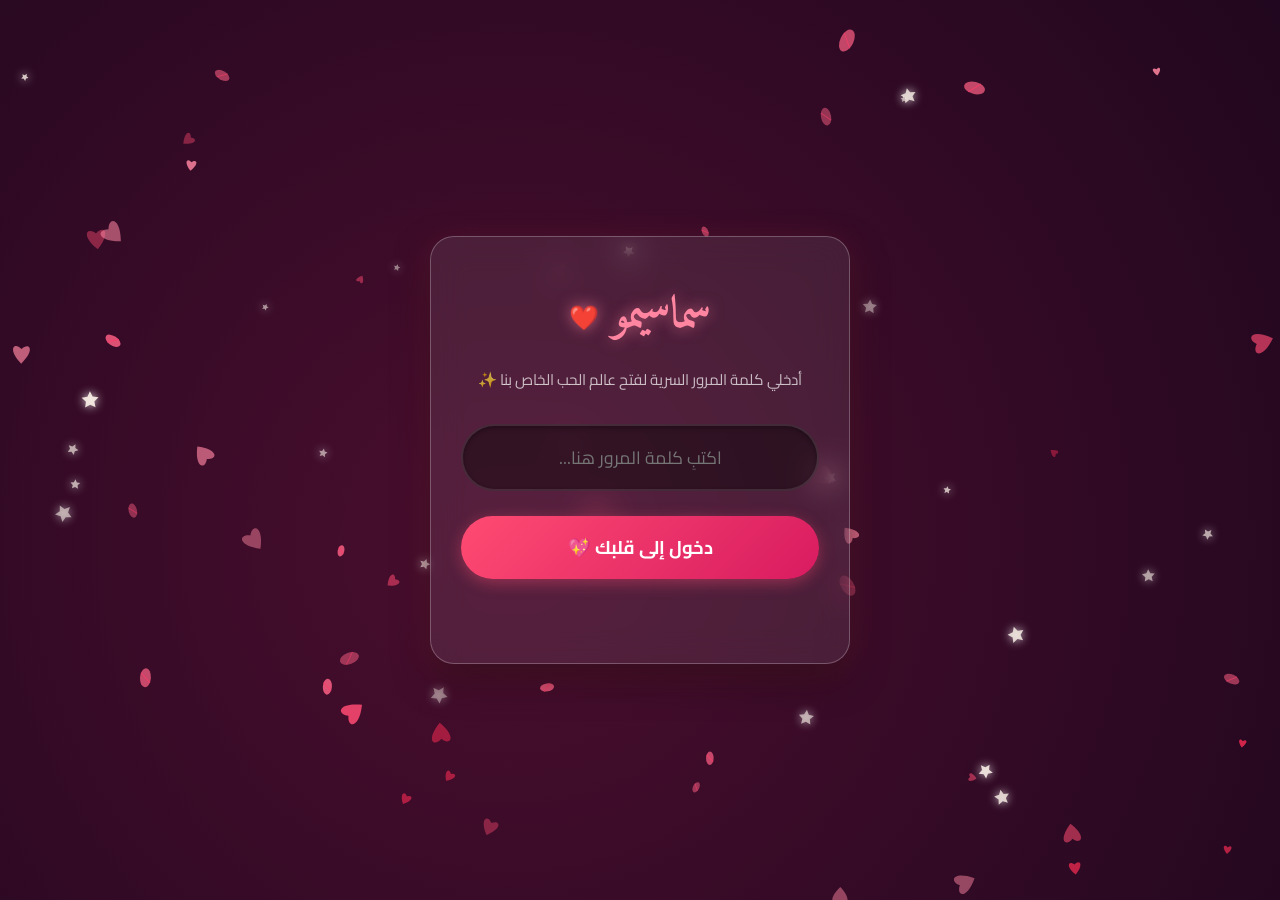
==== commit 9bfcc733: "Update index.html" ====
--- a/index.html
+++ b/index.html
@@ -51,7 +51,7 @@
             />
           </div>
           <button type="submit" class="btn-romantic">دخول إلى قلبك 💖</button>
-          <div class="error-message" id="error-message">🤭 دي مش كلمة سماسيمو 💖</div>
+          <div class="error-message" id="error-message">دي مش كلمة Smasemo🫣 💖</div>
         </form>
       </div>
     </div>
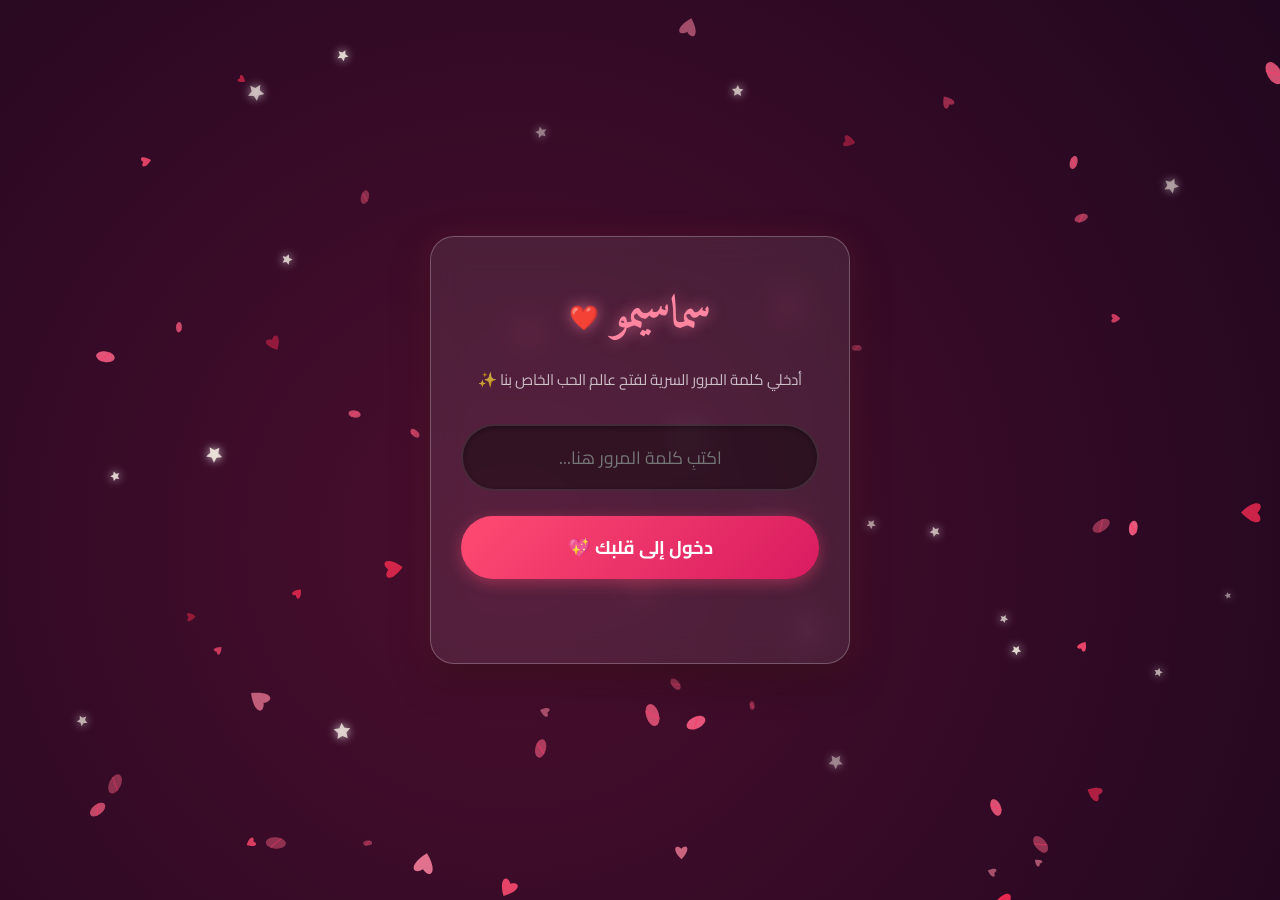
==== commit 3c356812: "Update index.html" ====
--- a/index.html
+++ b/index.html
@@ -3,7 +3,7 @@
   <head>
     <meta charset="UTF-8" />
     <meta name="viewport" content="width=device-width, initial-scale=1.0" />
-    <title>❤️ سماسيمو ❤️</title>
+    <title>❤️سماسيمو❤️</title>
     <!-- استيراد خطوط جوجل الجميلة والمميزة للغة العربية والإنجليزية الرومانسية -->
     <link rel="preconnect" href="https://fonts.googleapis.com">
     <link rel="preconnect" href="https://fonts.gstatic.com" crossorigin>
@@ -62,7 +62,7 @@
         
         <!-- عنوان سماسيمو المتوهج -->
         <div class="love-title-container">
-          <h1 class="love-title">❤️ سماسيمو ❤️</h1>
+          <h1 class="love-title">❤️سماسيمو❤️</h1>
           <div class="love-subtitle">Our Love Story is Eternal</div>
         </div>
 
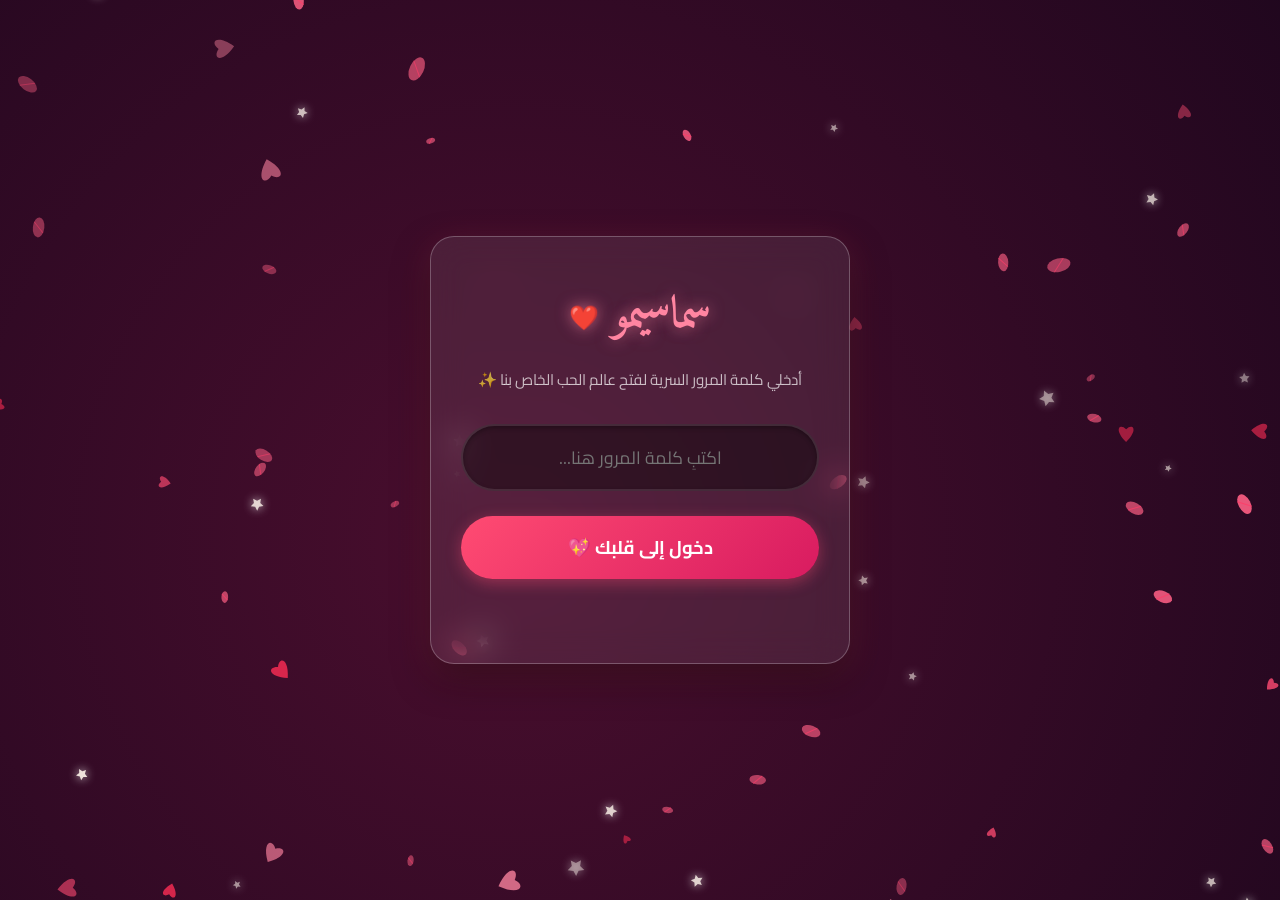
==== commit 137f3acc: "Update index.html" ====
--- a/index.html
+++ b/index.html
@@ -3,7 +3,7 @@
   <head>
     <meta charset="UTF-8" />
     <meta name="viewport" content="width=device-width, initial-scale=1.0" />
-    <title>❤️سماسيمو❤️</title>
+    <title>❤️سماسيمو</title>
     <!-- استيراد خطوط جوجل الجميلة والمميزة للغة العربية والإنجليزية الرومانسية -->
     <link rel="preconnect" href="https://fonts.googleapis.com">
     <link rel="preconnect" href="https://fonts.gstatic.com" crossorigin>
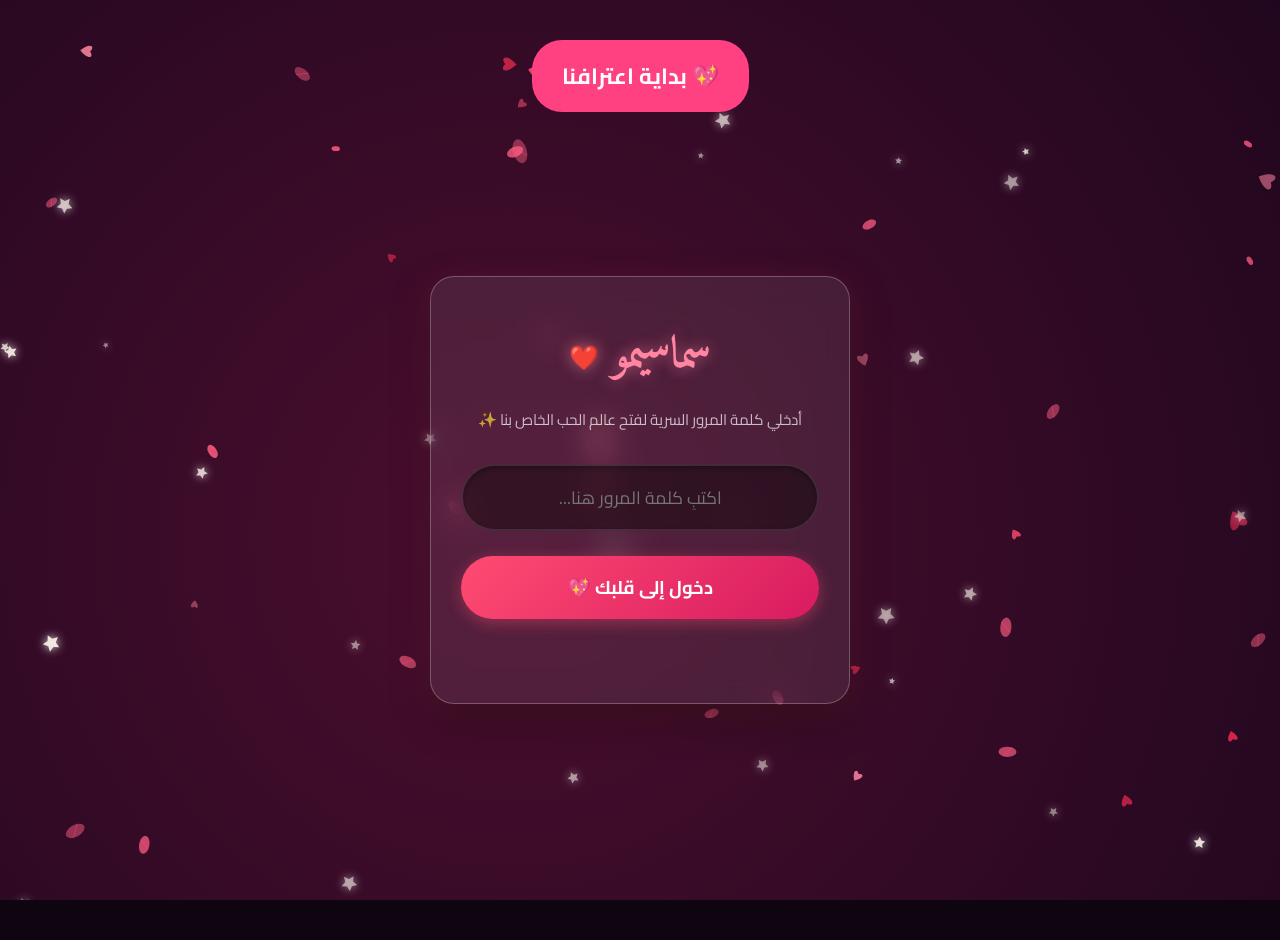
==== commit eed7b8e0: "Update index.html" ====
--- a/index.html
+++ b/index.html
@@ -206,5 +206,18 @@
 
     <!-- سكريبت الجافاسكريبت التفاعلي الرومانسي الكامل والجاهز للتشغيل المباشر -->
     <script src="script.js" defer></script>
+    <div style="text-align:center; margin:40px 0;">
+    <a href="smasimo.html" style="
+        display:inline-block;
+        padding:15px 30px;
+        background:#ff4081;
+        color:white;
+        text-decoration:none;
+        border-radius:30px;
+        font-size:22px;
+        font-weight:bold;">
+        💖 بداية اعترافنا
+    </a>
+    </div>
   </body>
   </html>
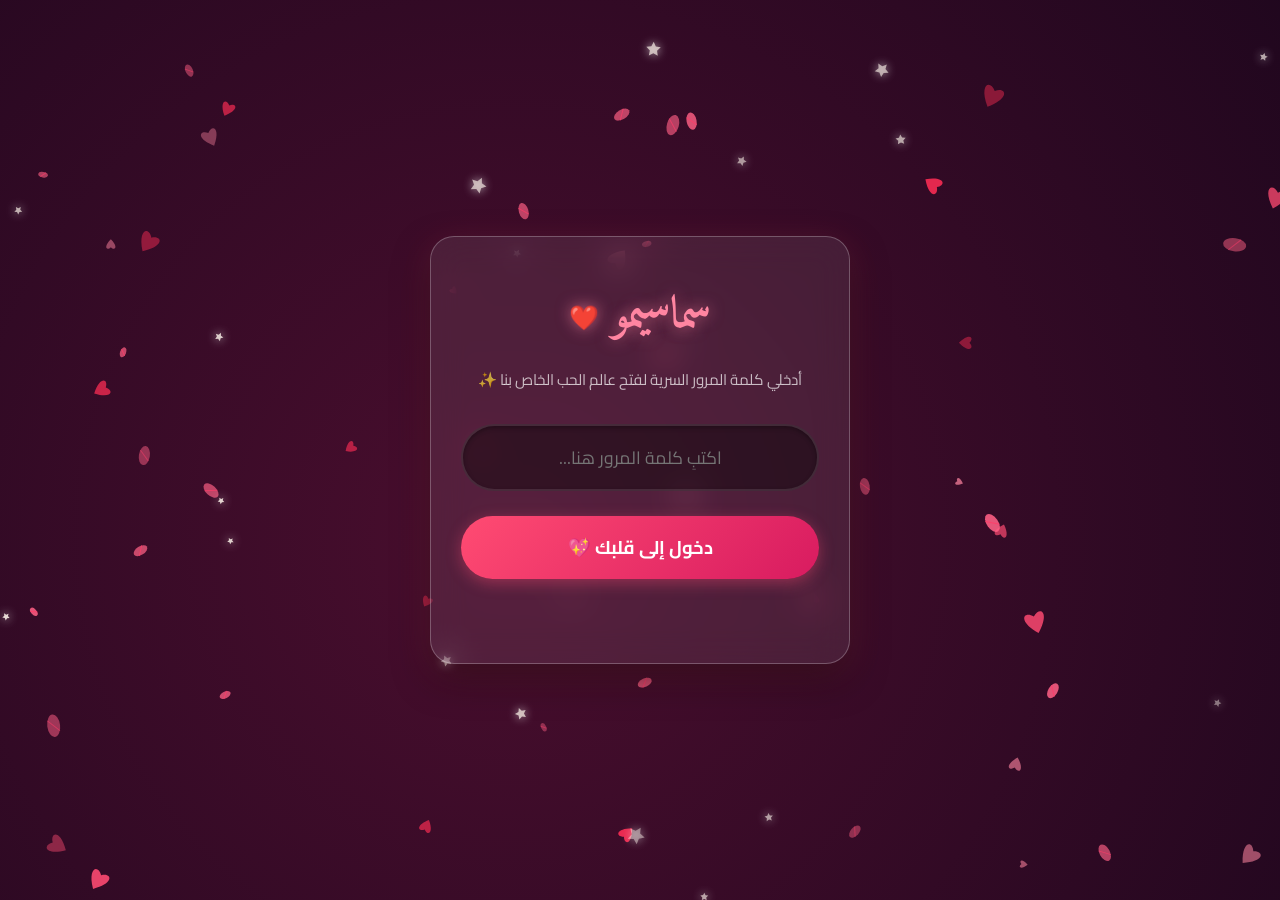
==== commit e04061ff: "Update index.html" ====
--- a/index.html
+++ b/index.html
@@ -206,18 +206,5 @@
 
     <!-- سكريبت الجافاسكريبت التفاعلي الرومانسي الكامل والجاهز للتشغيل المباشر -->
     <script src="script.js" defer></script>
-    <div style="text-align:center; margin:40px 0;">
-    <a href="smasimo.html" style="
-        display:inline-block;
-        padding:15px 30px;
-        background:#ff4081;
-        color:white;
-        text-decoration:none;
-        border-radius:30px;
-        font-size:22px;
-        font-weight:bold;">
-        💖 بداية اعترافنا
-    </a>
-    </div>
   </body>
   </html>
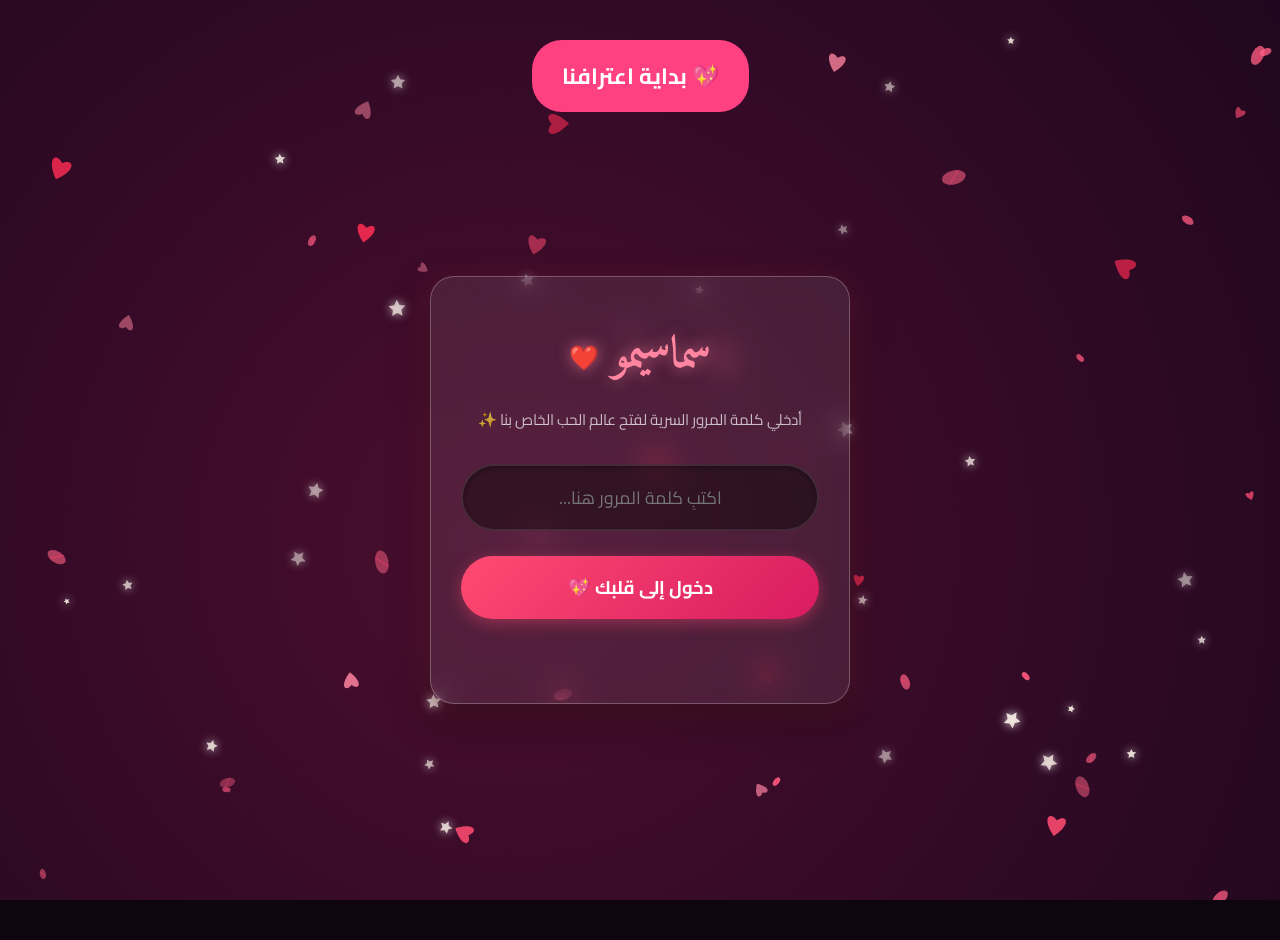
==== commit 4ef07ca3: "Update index.html" ====
--- a/index.html
+++ b/index.html
@@ -206,5 +206,18 @@
 
     <!-- سكريبت الجافاسكريبت التفاعلي الرومانسي الكامل والجاهز للتشغيل المباشر -->
     <script src="script.js" defer></script>
+    <div style="text-align:center; margin:40px 0;">
+    <a href="smasimo.html" style="
+        display:inline-block;
+        padding:15px 30px;
+        background:#ff4081;
+        color:white;
+        text-decoration:none;
+        border-radius:30px;
+        font-size:22px;
+        font-weight:bold;">
+        💖 بداية اعترافنا
+    </a>
+    </div>
   </body>
   </html>
